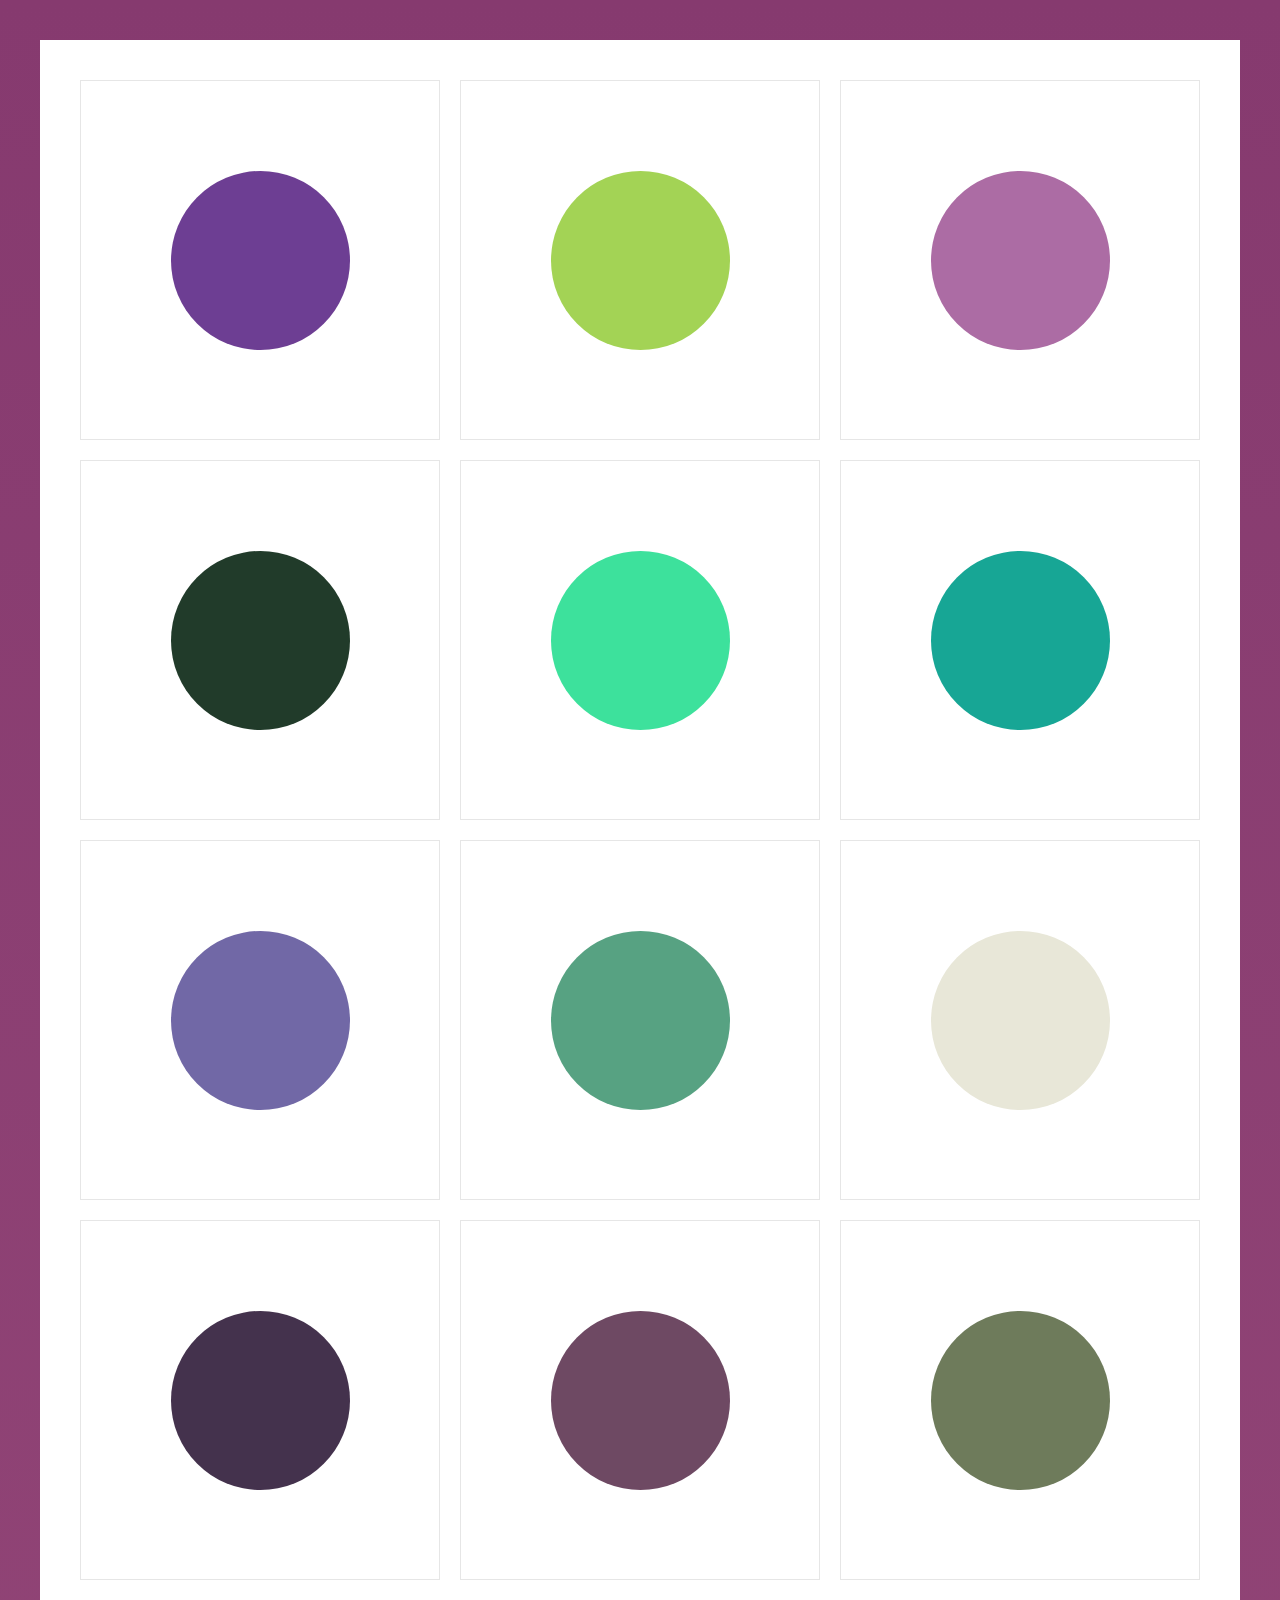
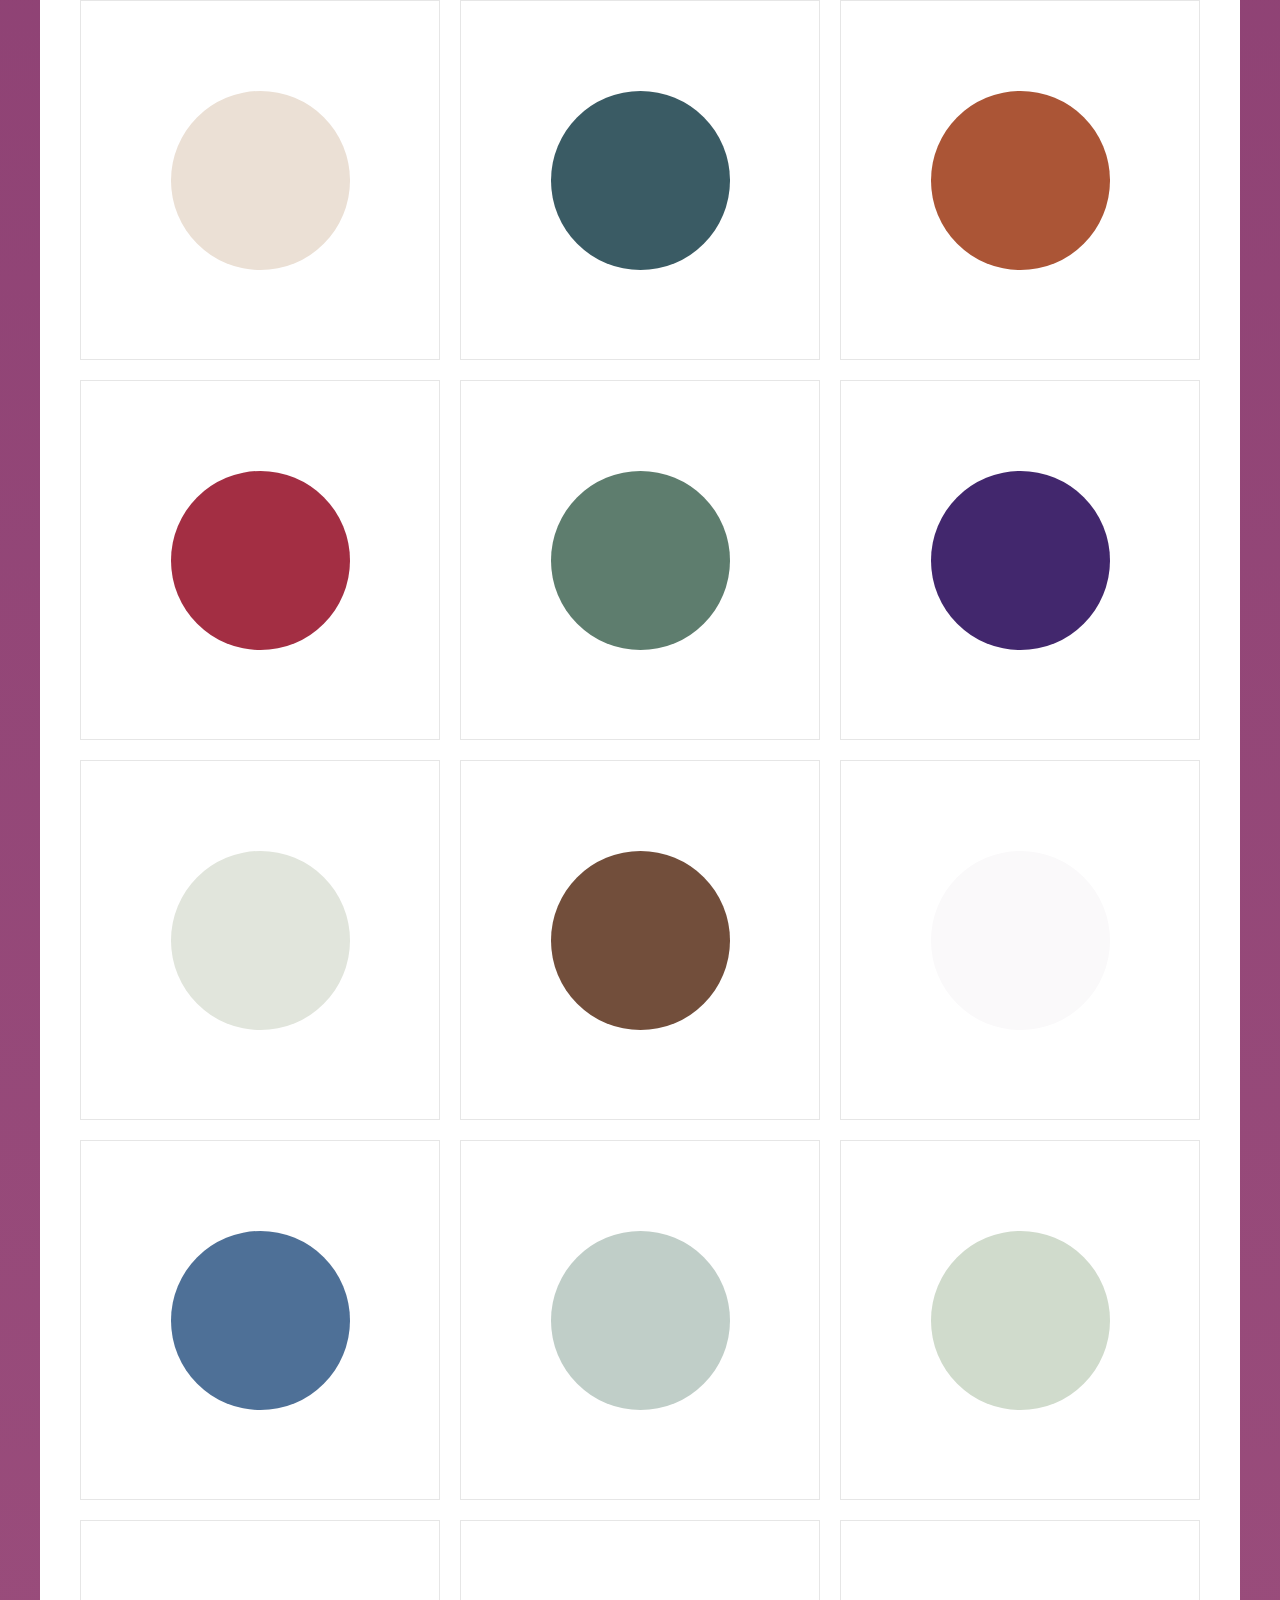
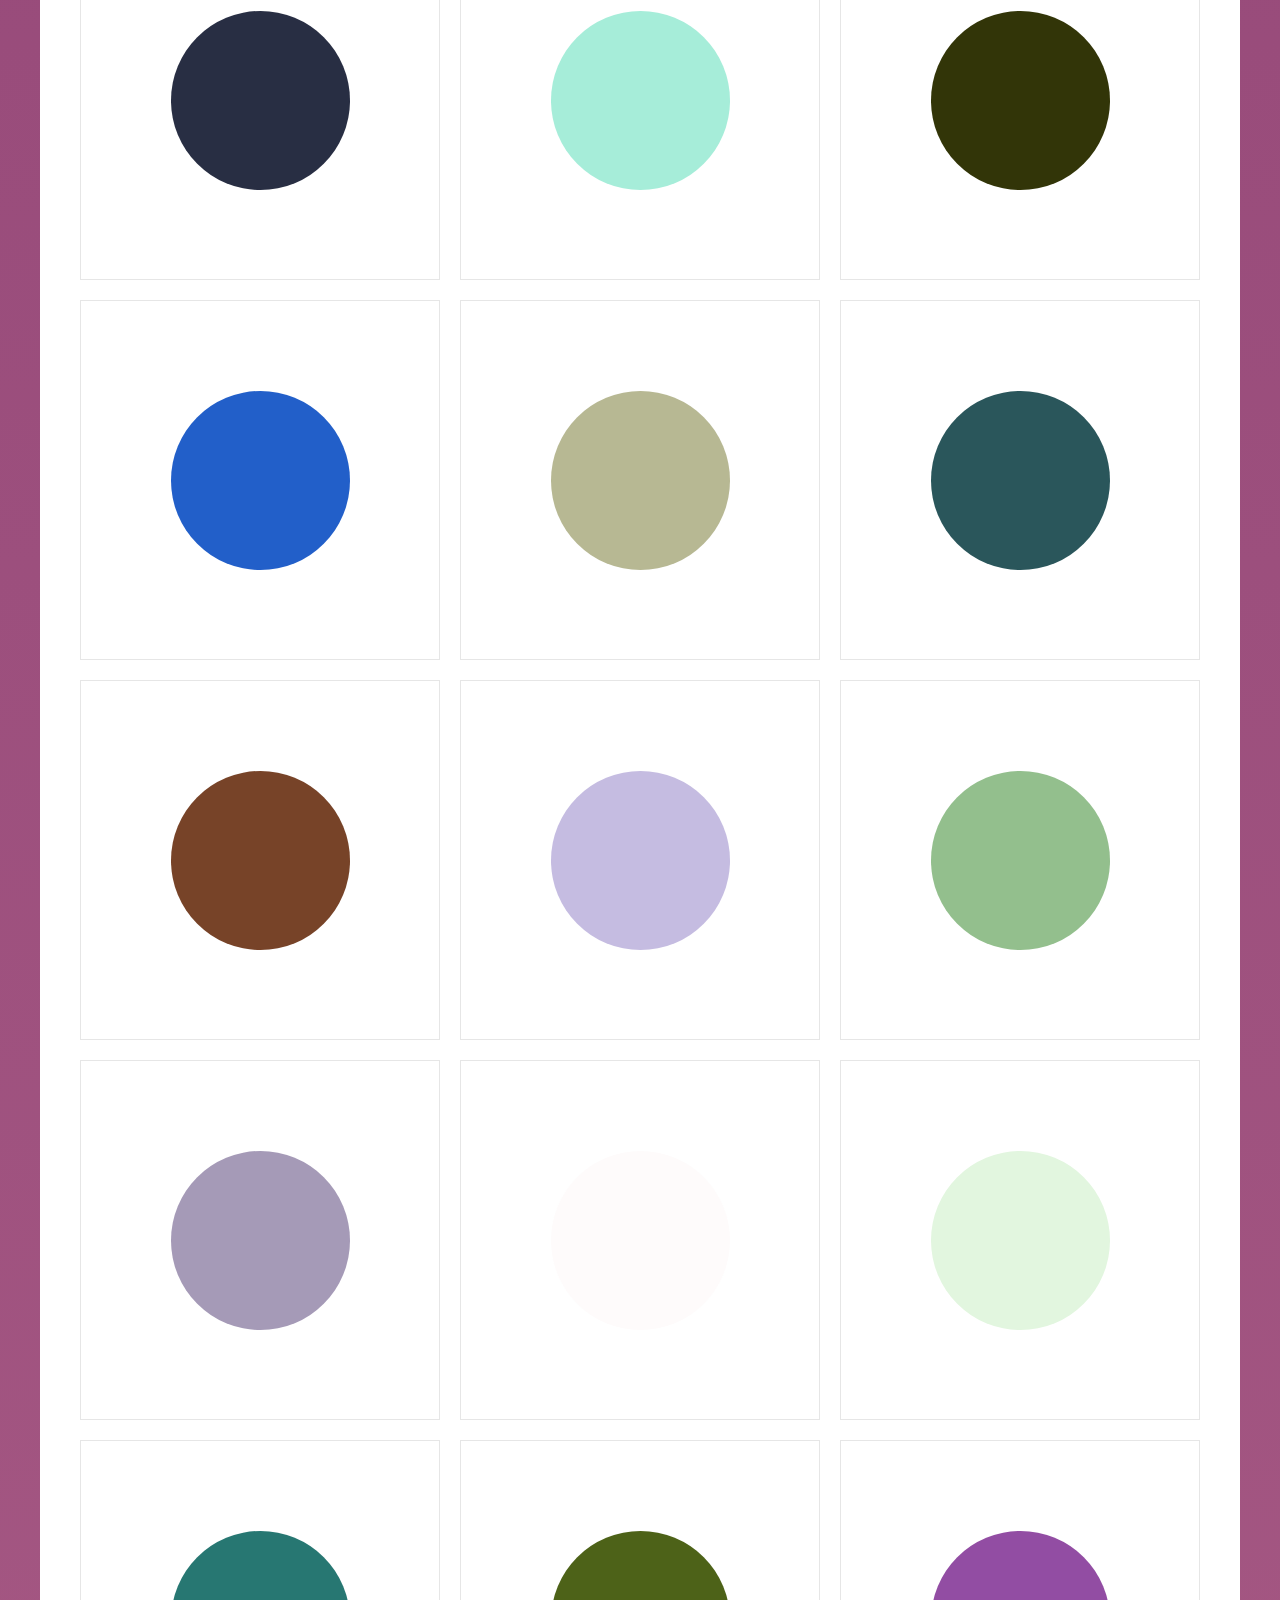
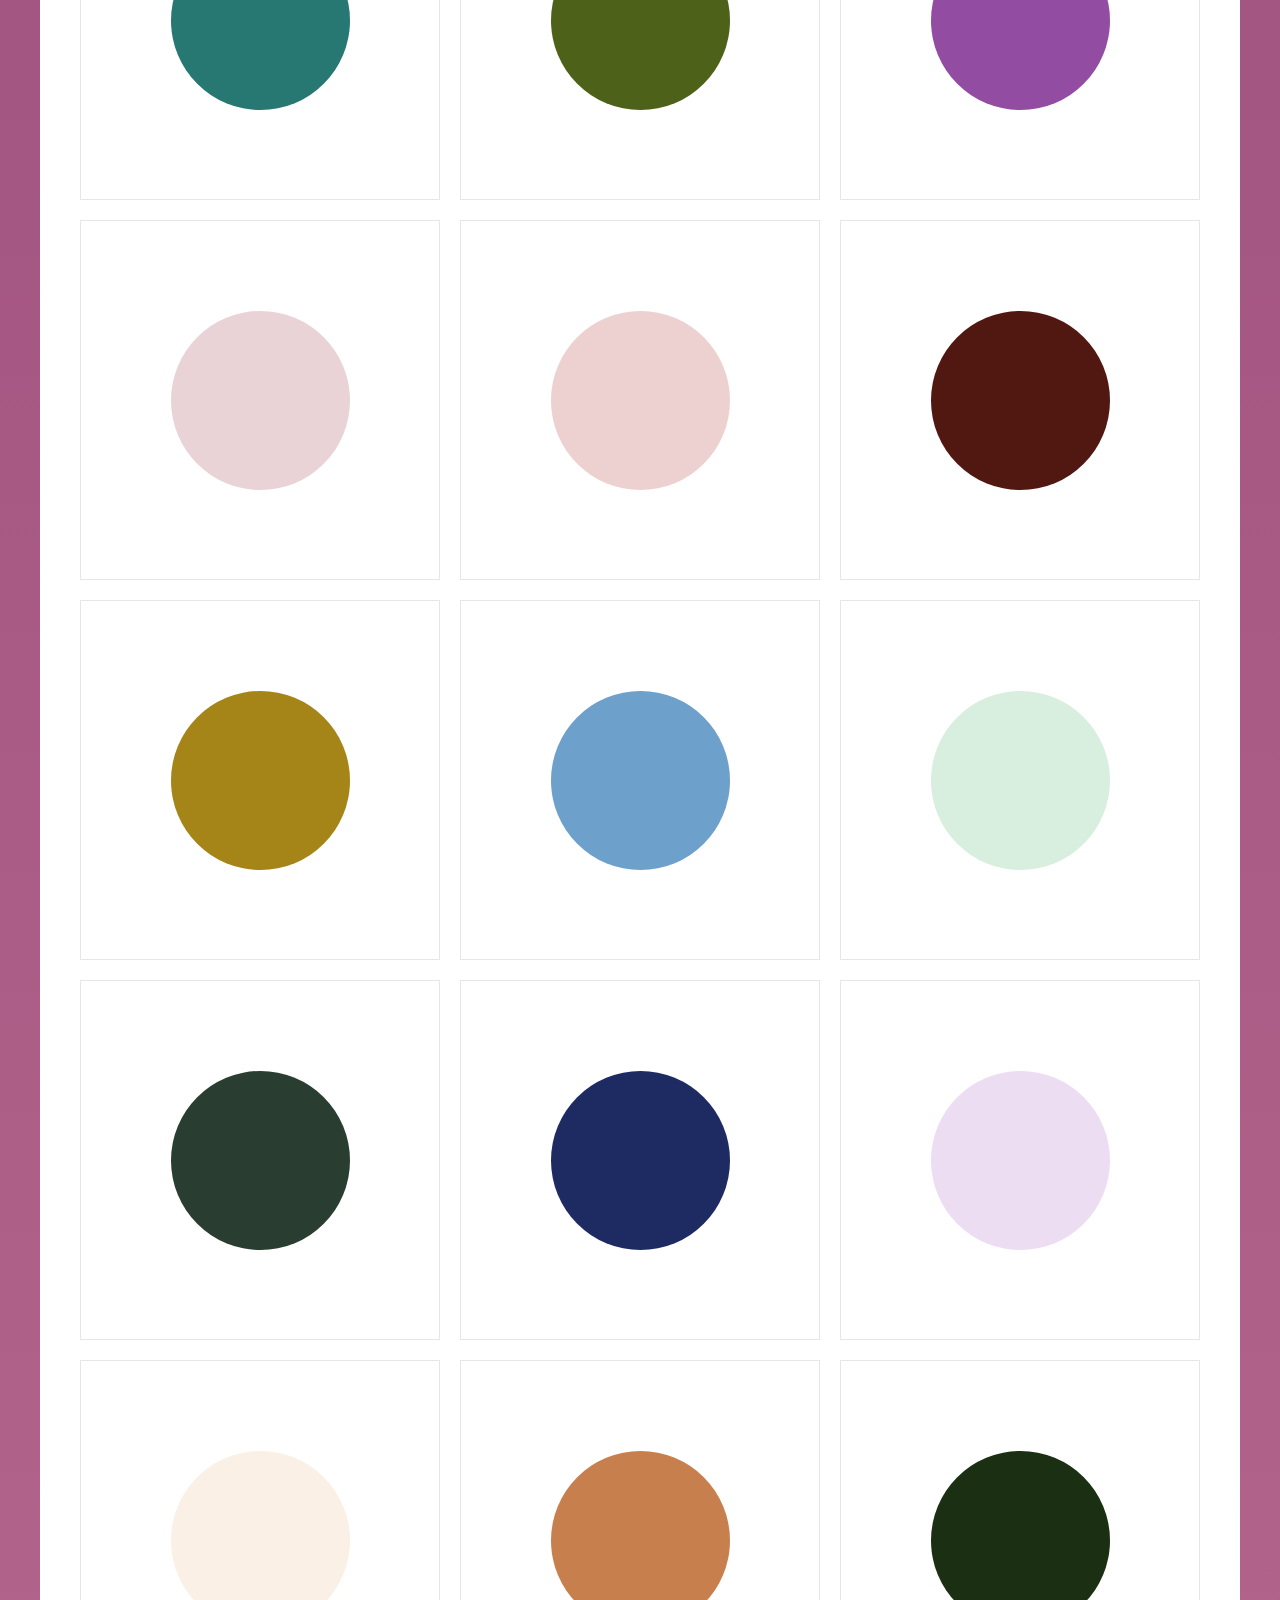
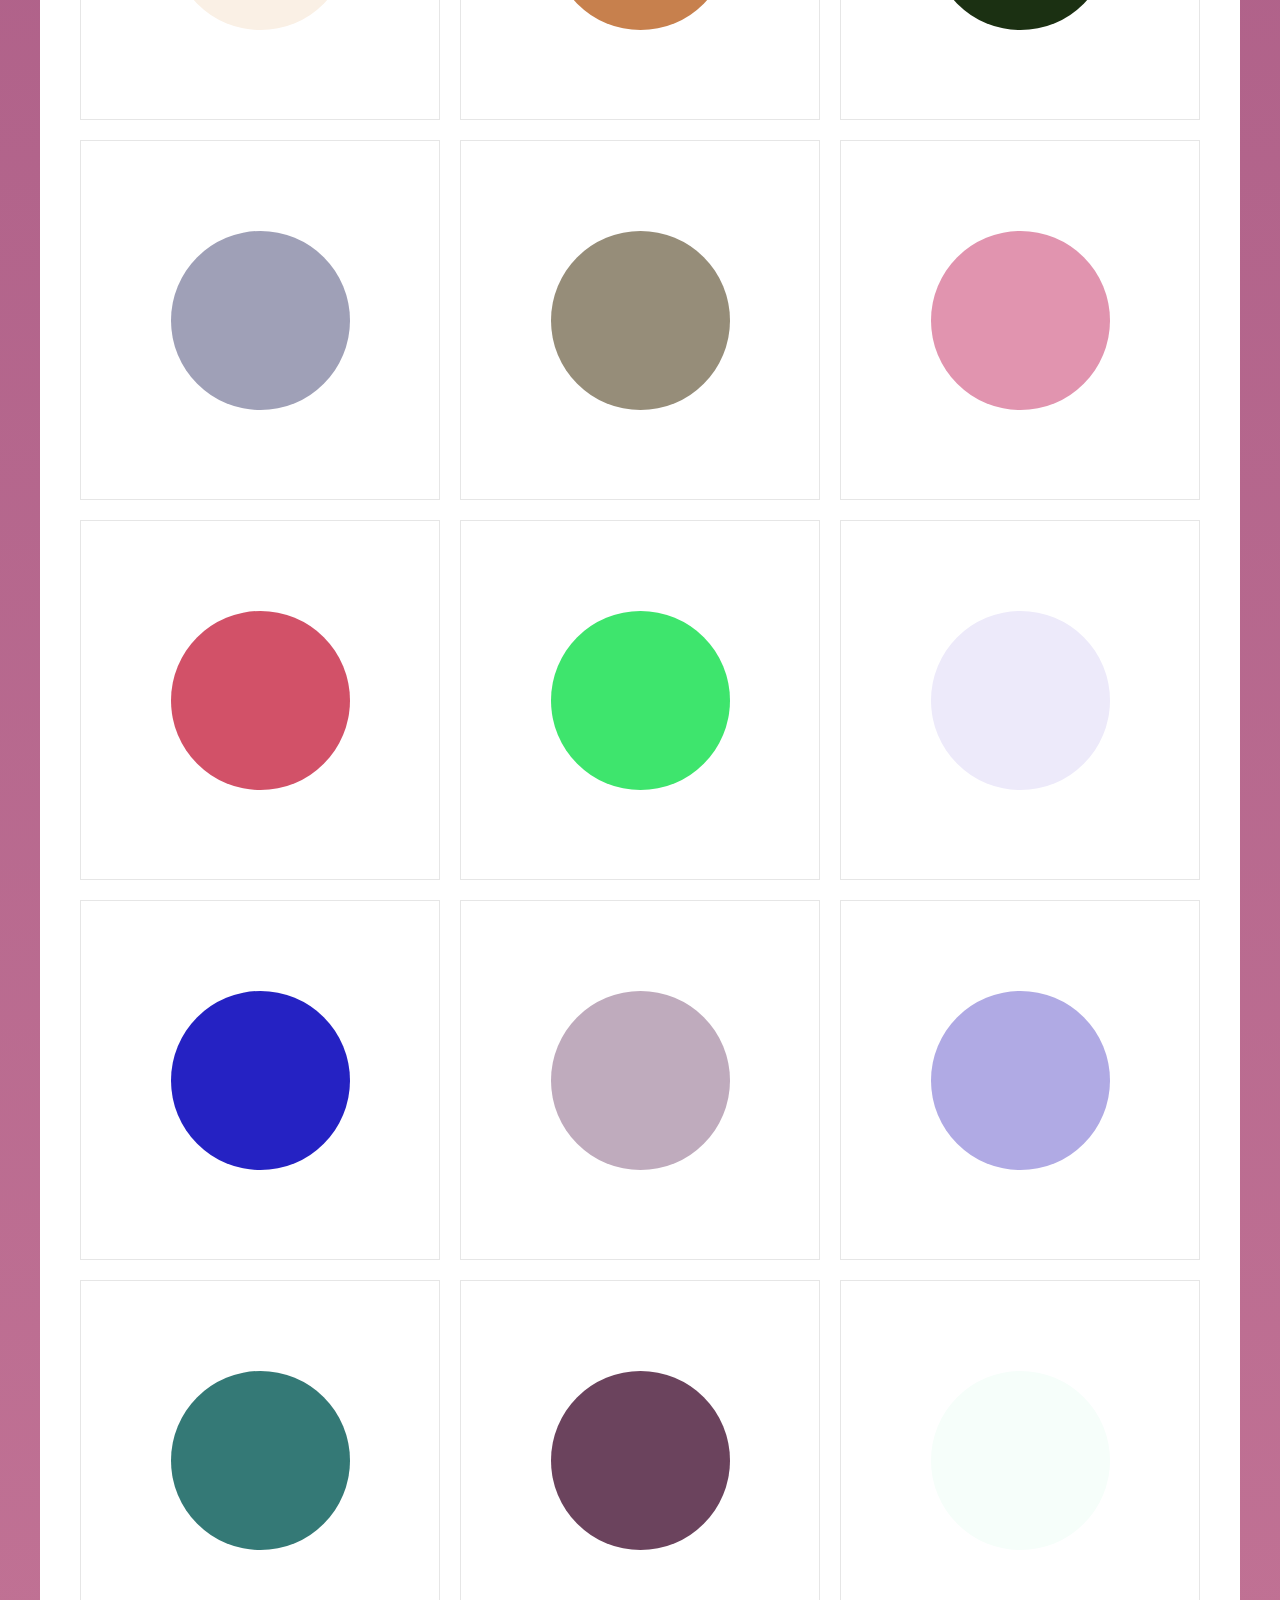
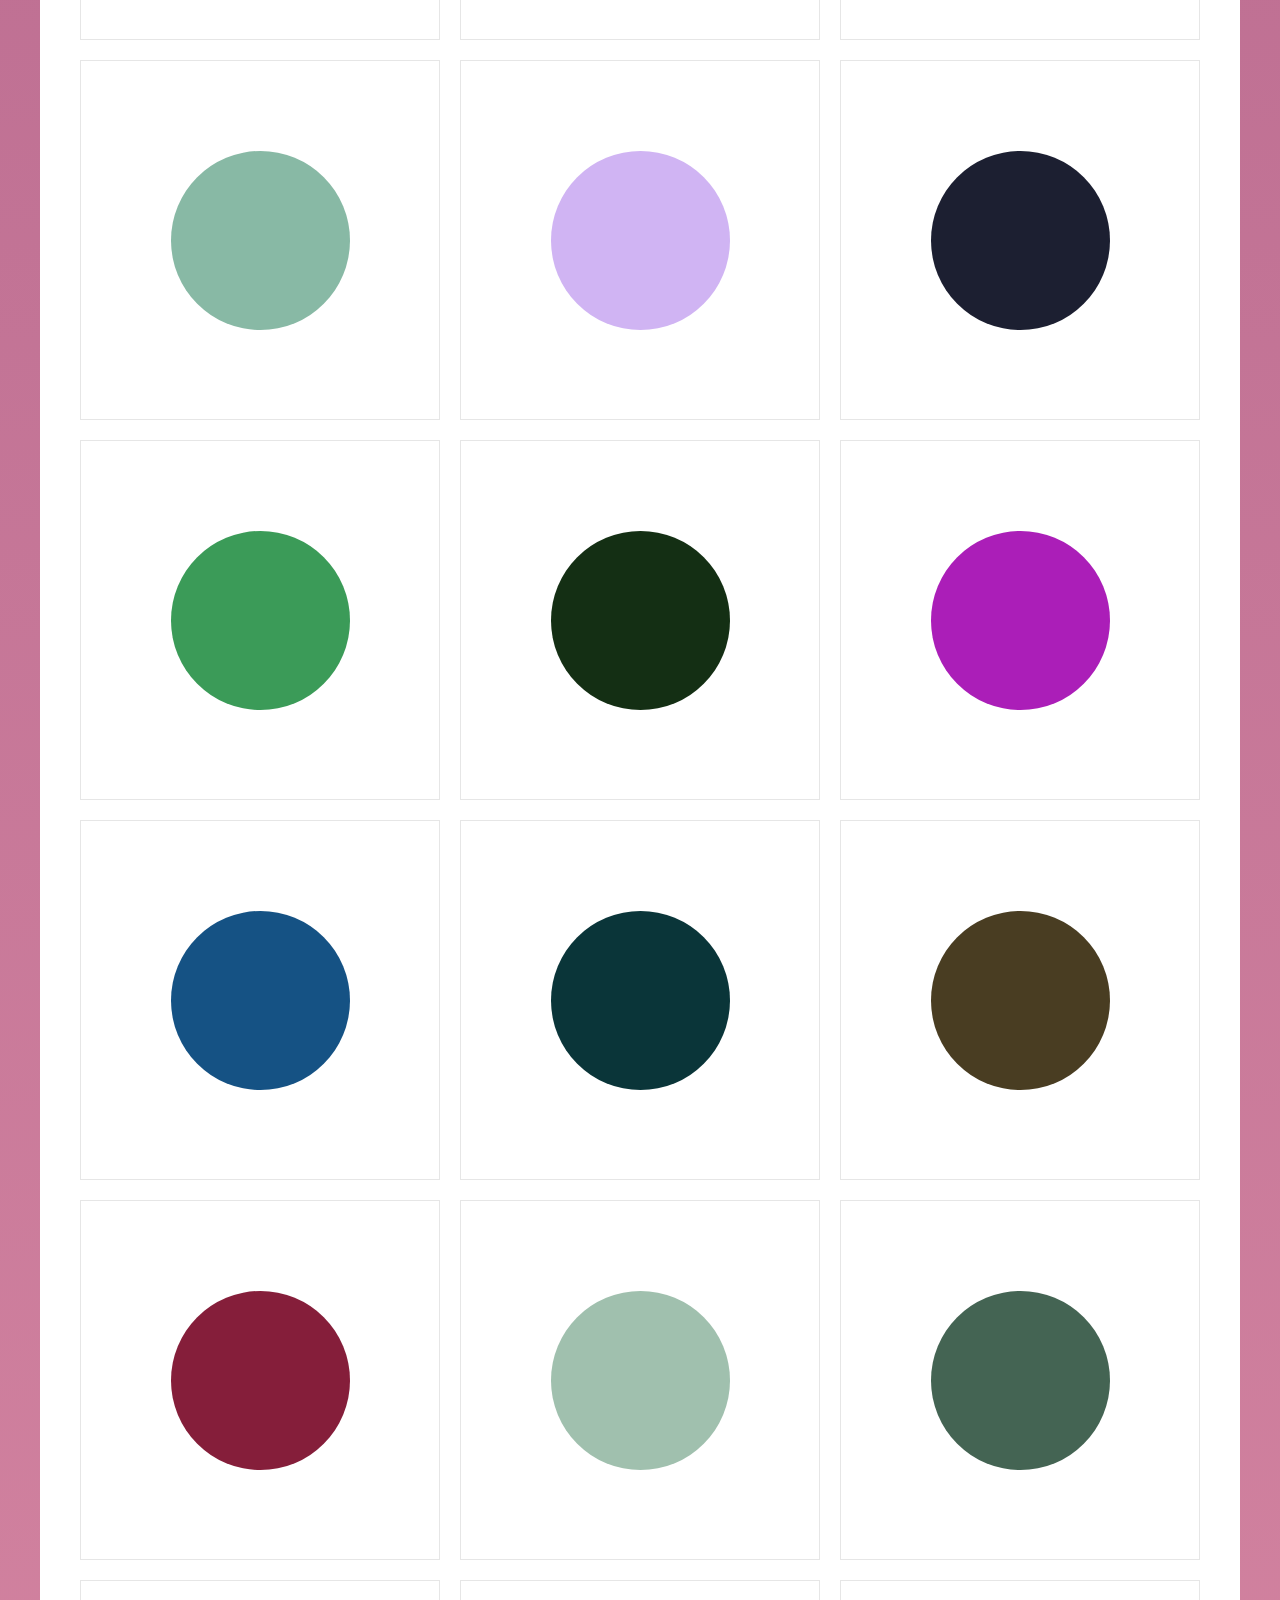
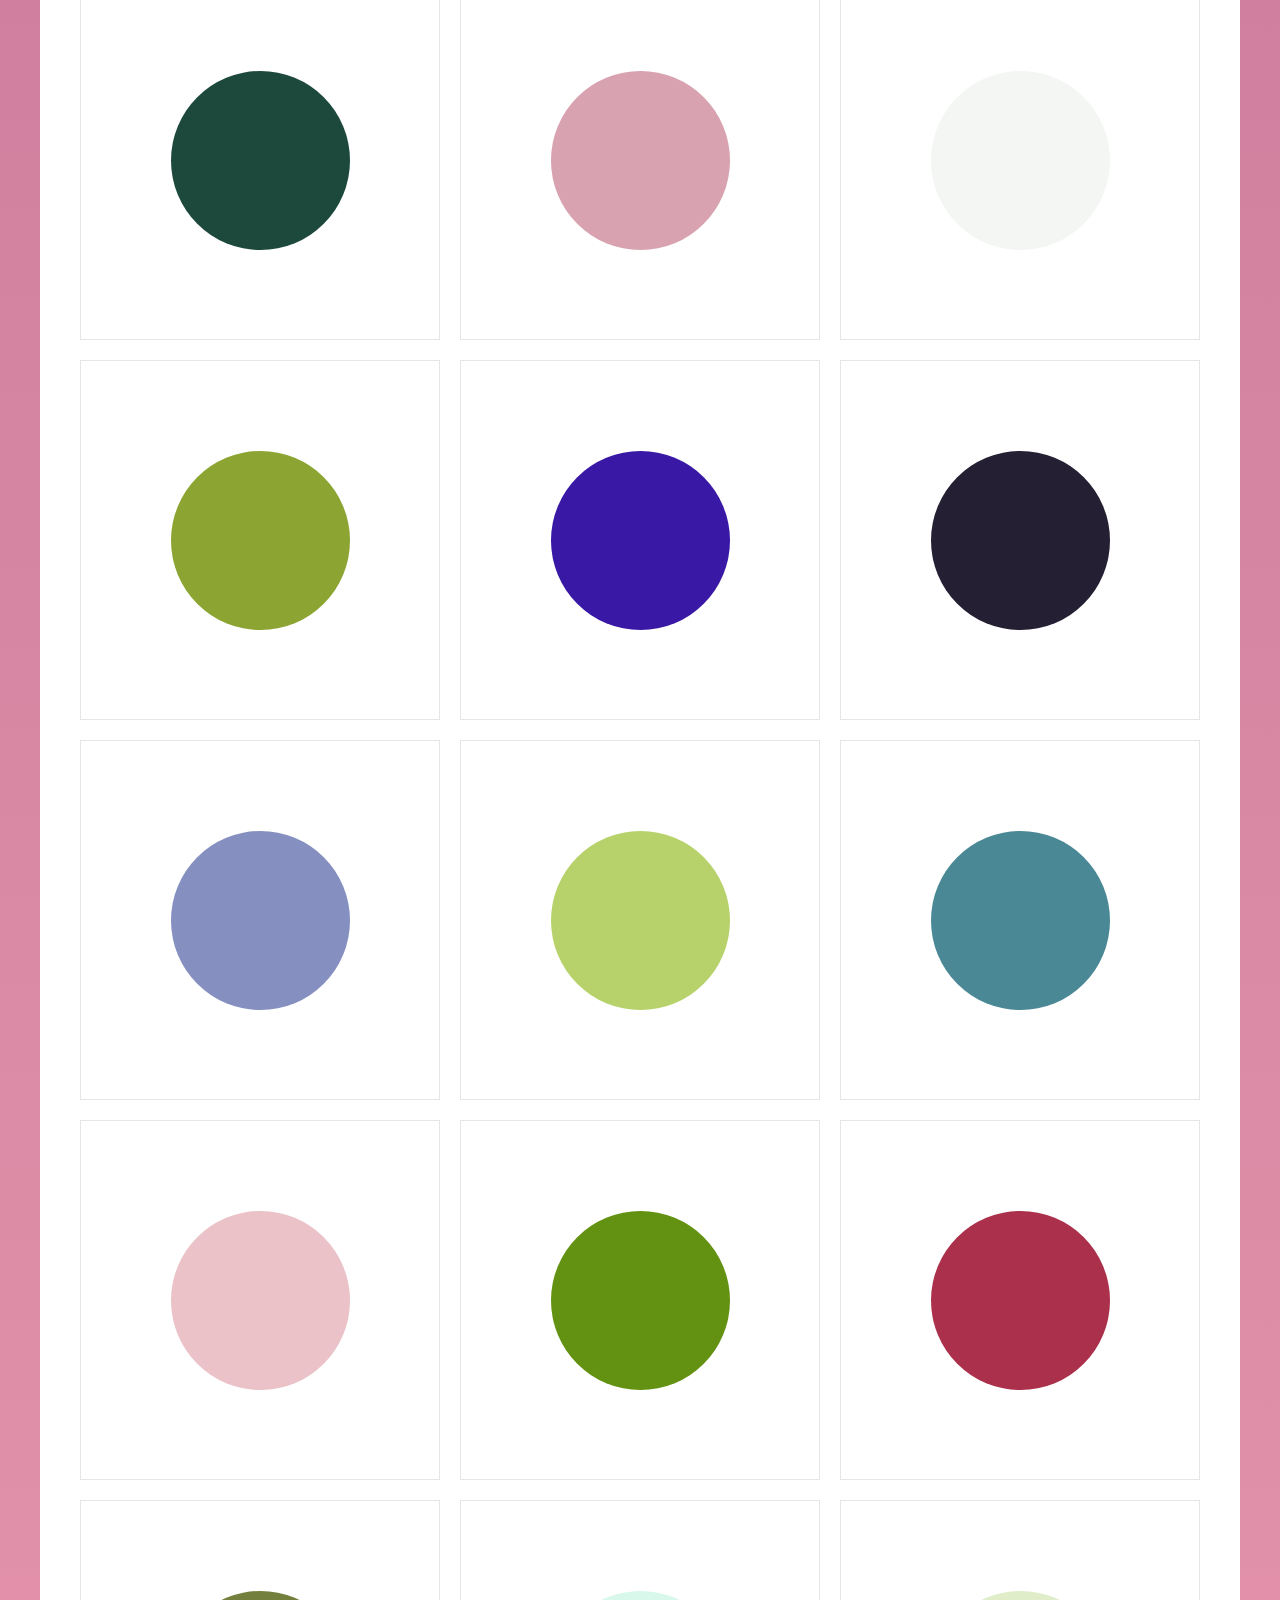
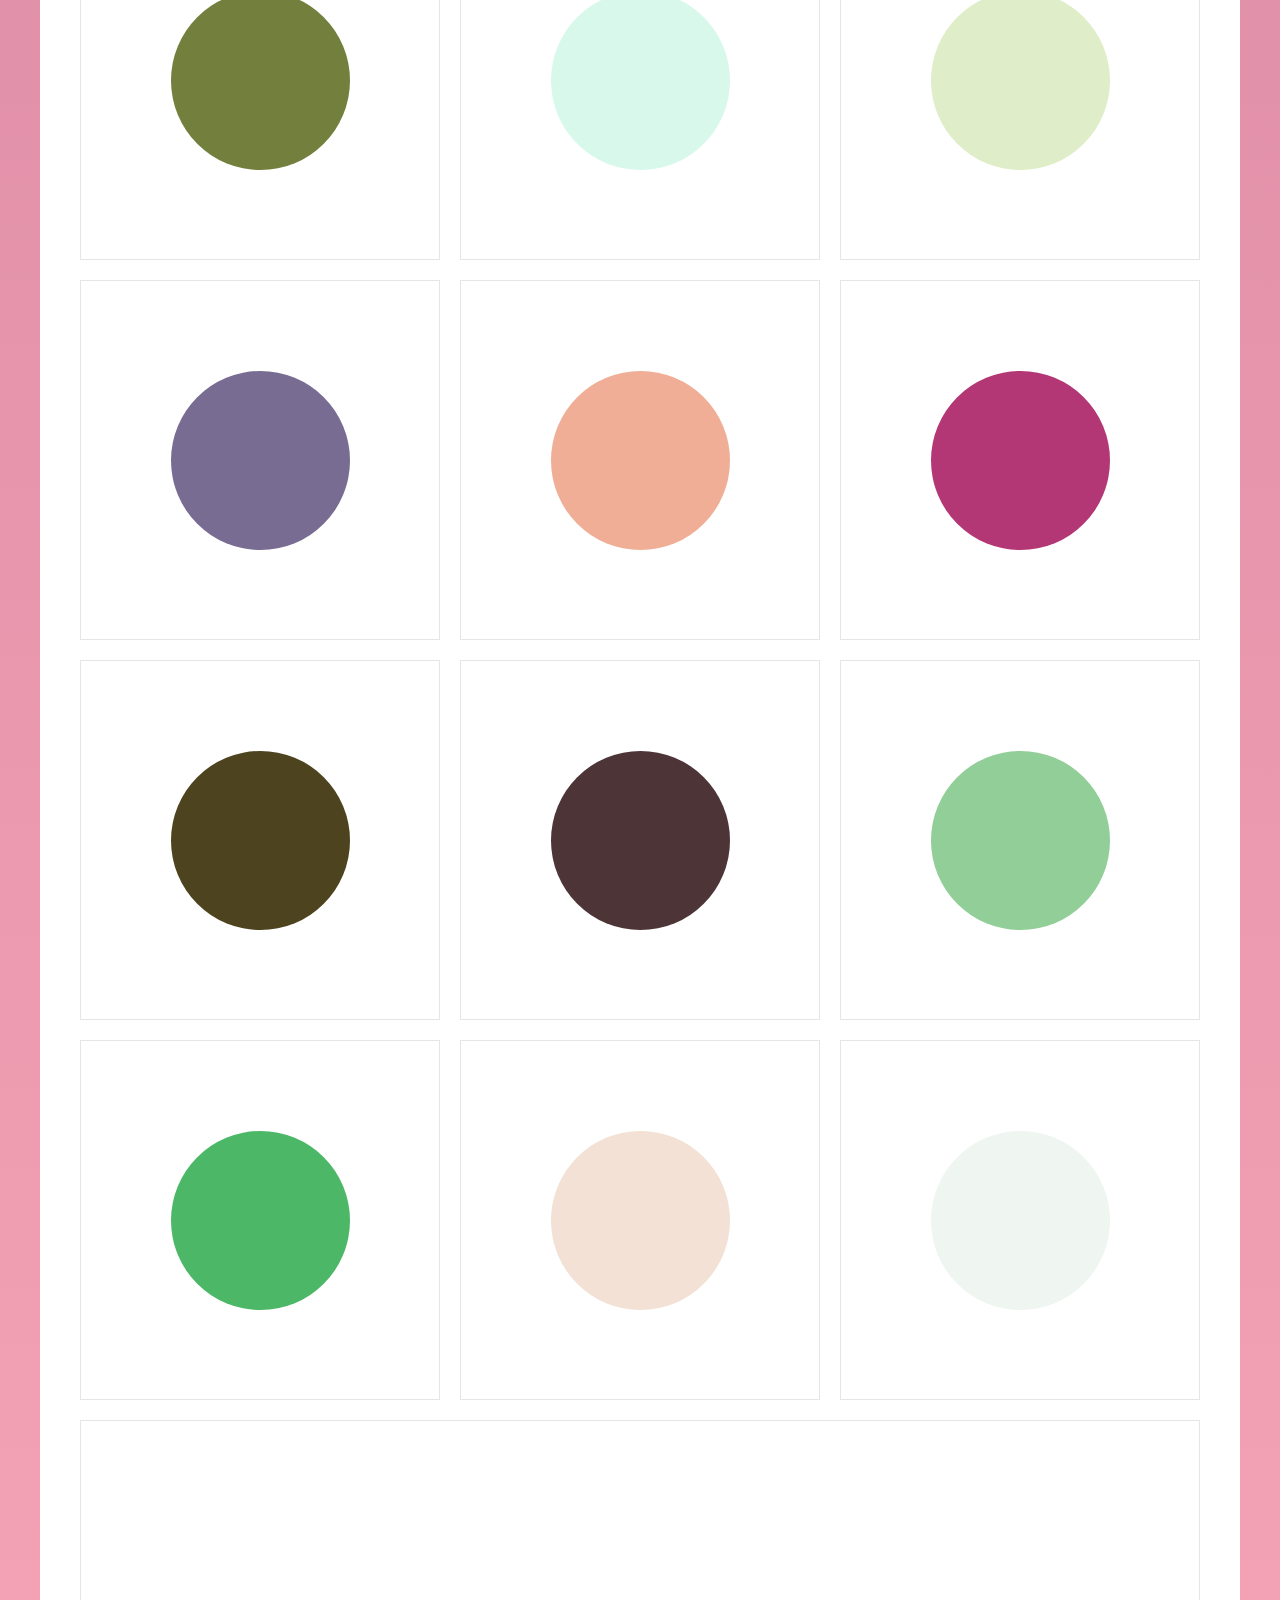
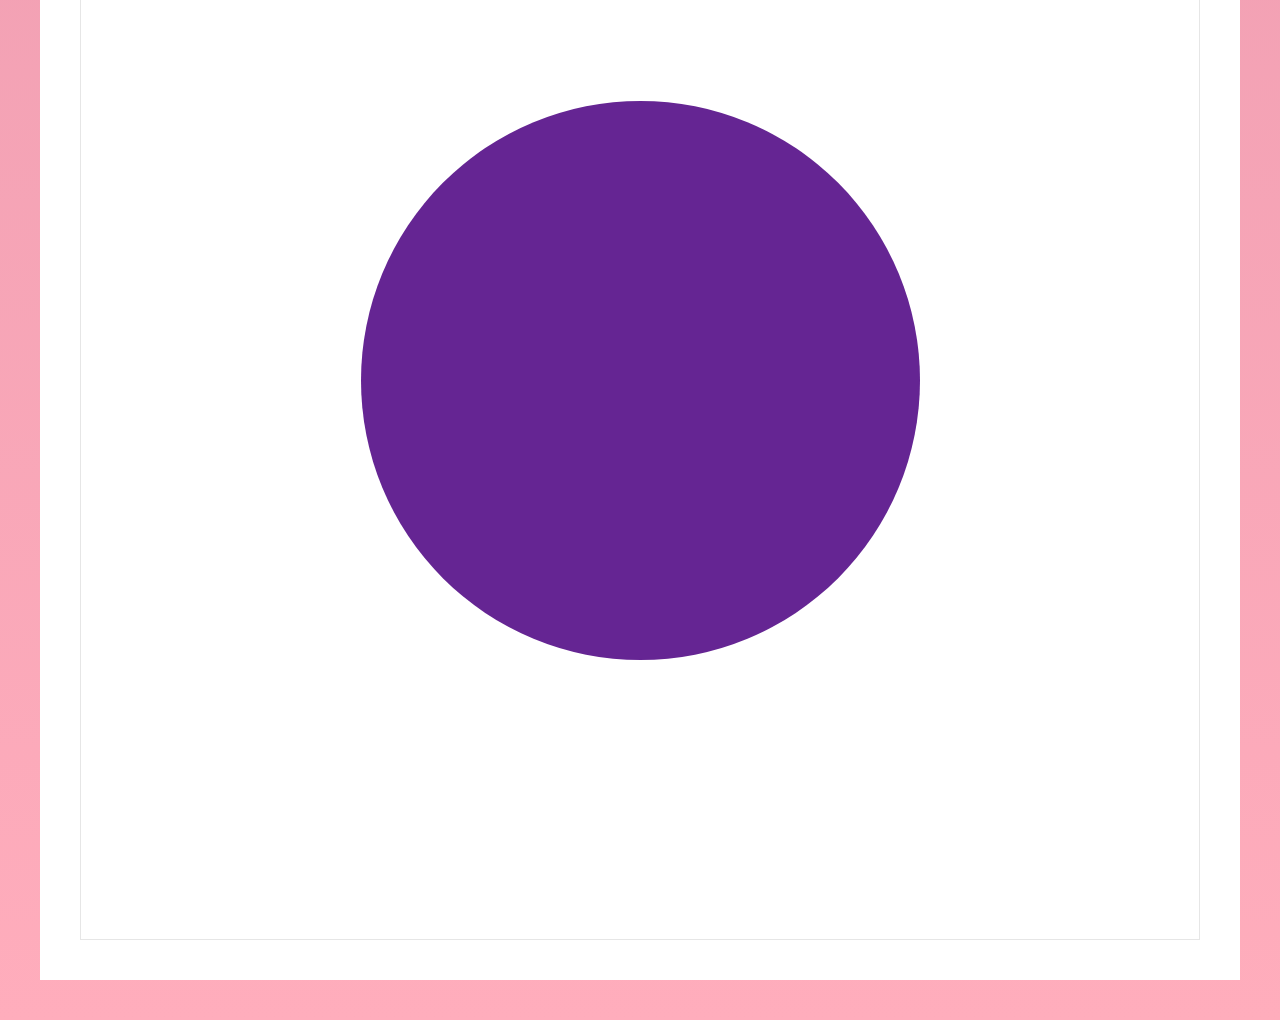
==== colorpicker/index.html @ 09b76654 "les 3 colorpicker" ====
<!DOCTYPE html>
<html lang="en">
<head>
    <meta charset="UTF-8">
    <meta http-equiv="X-UA-Compatible" content="IE=edge">
    <meta name="viewport" content="width=device-width, initial-scale=1.0">
    <link rel="preconnect" href="https://fonts.googleapis.com">
    <link rel="preconnect" href="https://fonts.gstatic.com" crossorigin>
    <link href="https://fonts.googleapis.com/css2?family=Open+Sans:wght@400;500&display=swap" rel="stylesheet"> 
    <title>Colorpicker</title>
    <link rel="stylesheet" href="css/style.css">
    <script src="js/main.js" defer></script>
</head>
<body>
    <ul class="colors">
        <li class="colors__color">
            <figure class="colors__circle"></figure>
            <p class="colors__text">copied</p>
        </li>
        <li class="colors__color">
            <figure class="colors__circle"></figure>
            <p class="colors__text">copied</p>
        </li>
        <li class="colors__color">
            <figure class="colors__circle"></figure>
            <p class="colors__text">copied</p>
        </li>
        <li class="colors__color">
            <figure class="colors__circle"></figure>
            <p class="colors__text">copied</p>
        </li>
        <li class="colors__color">
            <figure class="colors__circle"></figure>
            <p class="colors__text">copied</p>
        </li>
        <li class="colors__color">
            <figure class="colors__circle"></figure>
            <p class="colors__text">copied</p>
        </li>
        <li class="colors__color">
            <figure class="colors__circle"></figure>
            <p class="colors__text">copied</p>
        </li>
        <li class="colors__color">
            <figure class="colors__circle"></figure>
            <p class="colors__text">copied</p>
        </li>
        <li class="colors__color">
            <figure class="colors__circle"></figure>
            <p class="colors__text">copied</p>
        </li>
        <li class="colors__color">
            <figure class="colors__circle"></figure>
            <p class="colors__text">copied</p>
        </li>
        <li class="colors__color">
            <figure class="colors__circle"></figure>
            <p class="colors__text">copied</p>
        </li>
        <li class="colors__color">
            <figure class="colors__circle"></figure>
            <p class="colors__text">copied</p>
        </li>
        <li class="colors__color">
            <figure class="colors__circle"></figure>
            <p class="colors__text">copied</p>
        </li>
        <li class="colors__color">
            <figure class="colors__circle"></figure>
            <p class="colors__text">copied</p>
        </li>
        <li class="colors__color">
            <figure class="colors__circle"></figure>
            <p class="colors__text">copied</p>
        </li>
        <li class="colors__color">
            <figure class="colors__circle"></figure>
            <p class="colors__text">copied</p>
        </li>
        <li class="colors__color">
            <figure class="colors__circle"></figure>
            <p class="colors__text">copied</p>
        </li>
        <li class="colors__color">
            <figure class="colors__circle"></figure>
            <p class="colors__text">copied</p>
        </li>
        <li class="colors__color">
            <figure class="colors__circle"></figure>
            <p class="colors__text">copied</p>
        </li>
        <li class="colors__color">
            <figure class="colors__circle"></figure>
            <p class="colors__text">copied</p>
        </li>
        <li class="colors__color">
            <figure class="colors__circle"></figure>
            <p class="colors__text">copied</p>
        </li>
        <li class="colors__color">
            <figure class="colors__circle"></figure>
            <p class="colors__text">copied</p>
        </li>
        <li class="colors__color">
            <figure class="colors__circle"></figure>
            <p class="colors__text">copied</p>
        </li>
        <li class="colors__color">
            <figure class="colors__circle"></figure>
            <p class="colors__text">copied</p>
        </li>
        <li class="colors__color">
            <figure class="colors__circle"></figure>
            <p class="colors__text">copied</p>
        </li>
        <li class="colors__color">
            <figure class="colors__circle"></figure>
            <p class="colors__text">copied</p>
        </li>
        <li class="colors__color">
            <figure class="colors__circle"></figure>
            <p class="colors__text">copied</p>
        </li>
        <li class="colors__color">
            <figure class="colors__circle"></figure>
            <p class="colors__text">copied</p>
        </li>
        <li class="colors__color">
            <figure class="colors__circle"></figure>
            <p class="colors__text">copied</p>
        </li>
        <li class="colors__color">
            <figure class="colors__circle"></figure>
            <p class="colors__text">copied</p>
        </li>
        <li class="colors__color">
            <figure class="colors__circle"></figure>
            <p class="colors__text">copied</p>
        </li>
        <li class="colors__color">
            <figure class="colors__circle"></figure>
            <p class="colors__text">copied</p>
        </li>
        <li class="colors__color">
            <figure class="colors__circle"></figure>
            <p class="colors__text">copied</p>
        </li>
        <li class="colors__color">
            <figure class="colors__circle"></figure>
            <p class="colors__text">copied</p>
        </li>
        <li class="colors__color">
            <figure class="colors__circle"></figure>
            <p class="colors__text">copied</p>
        </li>
        <li class="colors__color">
            <figure class="colors__circle"></figure>
            <p class="colors__text">copied</p>
        </li>
        <li class="colors__color">
            <figure class="colors__circle"></figure>
            <p class="colors__text">copied</p>
        </li>
        <li class="colors__color">
            <figure class="colors__circle"></figure>
            <p class="colors__text">copied</p>
        </li>
        <li class="colors__color">
            <figure class="colors__circle"></figure>
            <p class="colors__text">copied</p>
        </li>
        <li class="colors__color">
            <figure class="colors__circle"></figure>
            <p class="colors__text">copied</p>
        </li>
        <li class="colors__color">
            <figure class="colors__circle"></figure>
            <p class="colors__text">copied</p>
        </li>
        <li class="colors__color">
            <figure class="colors__circle"></figure>
            <p class="colors__text">copied</p>
        </li>
        <li class="colors__color">
            <figure class="colors__circle"></figure>
            <p class="colors__text">copied</p>
        </li>
        <li class="colors__color">
            <figure class="colors__circle"></figure>
            <p class="colors__text">copied</p>
        </li>
        <li class="colors__color">
            <figure class="colors__circle"></figure>
            <p class="colors__text">copied</p>
        </li>
        <li class="colors__color">
            <figure class="colors__circle"></figure>
            <p class="colors__text">copied</p>
        </li>
        <li class="colors__color">
            <figure class="colors__circle"></figure>
            <p class="colors__text">copied</p>
        </li>
        <li class="colors__color">
            <figure class="colors__circle"></figure>
            <p class="colors__text">copied</p>
        </li>
        <li class="colors__color">
            <figure class="colors__circle"></figure>
            <p class="colors__text">copied</p>
        </li>
        <li class="colors__color">
            <figure class="colors__circle"></figure>
            <p class="colors__text">copied</p>
        </li>
        <li class="colors__color">
            <figure class="colors__circle"></figure>
            <p class="colors__text">copied</p>
        </li>
        <li class="colors__color">
            <figure class="colors__circle"></figure>
            <p class="colors__text">copied</p>
        </li>
        <li class="colors__color">
            <figure class="colors__circle"></figure>
            <p class="colors__text">copied</p>
        </li>
        <li class="colors__color">
            <figure class="colors__circle"></figure>
            <p class="colors__text">copied</p>
        </li>
        <li class="colors__color">
            <figure class="colors__circle"></figure>
            <p class="colors__text">copied</p>
        </li>
        <li class="colors__color">
            <figure class="colors__circle"></figure>
            <p class="colors__text">copied</p>
        </li>
        <li class="colors__color">
            <figure class="colors__circle"></figure>
            <p class="colors__text">copied</p>
        </li>
        <li class="colors__color">
            <figure class="colors__circle"></figure>
            <p class="colors__text">copied</p>
        </li>
        <li class="colors__color">
            <figure class="colors__circle"></figure>
            <p class="colors__text">copied</p>
        </li>
        <li class="colors__color">
            <figure class="colors__circle"></figure>
            <p class="colors__text">copied</p>
        </li>
        <li class="colors__color">
            <figure class="colors__circle"></figure>
            <p class="colors__text">copied</p>
        </li>
        <li class="colors__color">
            <figure class="colors__circle"></figure>
            <p class="colors__text">copied</p>
        </li>
        <li class="colors__color">
            <figure class="colors__circle"></figure>
            <p class="colors__text">copied</p>
        </li>
        <li class="colors__color">
            <figure class="colors__circle"></figure>
            <p class="colors__text">copied</p>
        </li>
        <li class="colors__color">
            <figure class="colors__circle"></figure>
            <p class="colors__text">copied</p>
        </li>
        <li class="colors__color">
            <figure class="colors__circle"></figure>
            <p class="colors__text">copied</p>
        </li>
        <li class="colors__color">
            <figure class="colors__circle"></figure>
            <p class="colors__text">copied</p>
        </li>
        <li class="colors__color">
            <figure class="colors__circle"></figure>
            <p class="colors__text">copied</p>
        </li>
        <li class="colors__color">
            <figure class="colors__circle"></figure>
            <p class="colors__text">copied</p>
        </li>
        <li class="colors__color">
            <figure class="colors__circle"></figure>
            <p class="colors__text">copied</p>
        </li>
        <li class="colors__color">
            <figure class="colors__circle"></figure>
            <p class="colors__text">copied</p>
        </li>
        <li class="colors__color">
            <figure class="colors__circle"></figure>
            <p class="colors__text">copied</p>
        </li>
        <li class="colors__color">
            <figure class="colors__circle"></figure>
            <p class="colors__text">copied</p>
        </li>
        <li class="colors__color">
            <figure class="colors__circle"></figure>
            <p class="colors__text">copied</p>
        </li>
        <li class="colors__color">
            <figure class="colors__circle"></figure>
            <p class="colors__text">copied</p>
        </li>
        <li class="colors__color">
            <figure class="colors__circle"></figure>
            <p class="colors__text">copied</p>
        </li>
        <li class="colors__color">
            <figure class="colors__circle"></figure>
            <p class="colors__text">copied</p>
        </li>
        <li class="colors__color">
            <figure class="colors__circle"></figure>
            <p class="colors__text">copied</p>
        </li>
        <li class="colors__color">
            <figure class="colors__circle"></figure>
            <p class="colors__text">copied</p>
        </li>
        <li class="colors__color">
            <figure class="colors__circle"></figure>
            <p class="colors__text">copied</p>
        </li>
        <li class="colors__color">
            <figure class="colors__circle"></figure>
            <p class="colors__text">copied</p>
        </li>
        <li class="colors__color">
            <figure class="colors__circle"></figure>
            <p class="colors__text">copied</p>
        </li>
        <li class="colors__color">
            <figure class="colors__circle"></figure>
            <p class="colors__text">copied</p>
        </li>
        <li class="colors__color">
            <figure class="colors__circle"></figure>
            <p class="colors__text">copied</p>
        </li>
        <li class="colors__color">
            <figure class="colors__circle"></figure>
            <p class="colors__text">copied</p>
        </li>
        <li class="colors__color">
            <figure class="colors__circle"></figure>
            <p class="colors__text">copied</p>
        </li>
        <li class="colors__color">
            <figure class="colors__circle"></figure>
            <p class="colors__text">copied</p>
        </li>
        <li class="colors__color">
            <figure class="colors__circle"></figure>
            <p class="colors__text">copied</p>
        </li>
        <li class="colors__color">
            <figure class="colors__circle"></figure>
            <p class="colors__text">copied</p>
        </li>
        <li class="colors__color">
            <figure class="colors__circle"></figure>
            <p class="colors__text">copied</p>
        </li>
        <li class="colors__color">
            <figure class="colors__circle"></figure>
            <p class="colors__text">copied</p>
        </li>
        <li class="colors__color">
            <figure class="colors__circle"></figure>
            <p class="colors__text">copied</p>
        </li>
        <li class="colors__color">
            <figure class="colors__circle"></figure>
            <p class="colors__text">copied</p>
        </li>
        <li class="colors__color">
            <figure class="colors__circle"></figure>
            <p class="colors__text">copied</p>
        </li>
        <li class="colors__color">
            <figure class="colors__circle"></figure>
            <p class="colors__text">copied</p>
        </li>
        <li class="colors__color">
            <figure class="colors__circle"></figure>
            <p class="colors__text">copied</p>
        </li>
        <li class="colors__color">
            <figure class="colors__circle"></figure>
            <p class="colors__text">copied</p>
        </li>
        <li class="colors__color">
            <figure class="colors__circle"></figure>
            <p class="colors__text">copied</p>
        </li>
        <li class="colors__color">
            <figure class="colors__circle"></figure>
            <p class="colors__text">copied</p>
        </li>
        <li class="colors__color">
            <figure class="colors__circle"></figure>
            <p class="colors__text">copied</p>
        </li>
    </ul>
</body>
</html>
---- colorpicker/css/style.css ----
*, *::before, *::after {
  padding: 0;
  margin: 0;
  box-sizing: border-box;
}

html {
  font-size: 62.5%;
}

body {
  font-size: 2rem;
}

body {
  min-height: 100vh;
  padding: 4rem;
  background: linear-gradient(#863A6F, 60%, #FFADBC);
  display: flex;
  justify-content: center;
  align-items: center;
  font-family: "Open Sans", sans-serif;
  font-weight: 300;
}

@keyframes popup {
  from {
    opacity: 0;
  }
  to {
    opacity: 1;
  }
}
@keyframes popupCard {
  from {
    opacity: 0;
    transform: translateY(2rem);
  }
  to {
    opacity: 1;
    transform: translateY(0);
  }
}
.colors {
  display: flex;
  flex-wrap: wrap;
  gap: 2rem;
  list-style: none;
  background: white;
  padding: 4rem;
  max-width: 170rem;
}
.colors__color {
  width: 30rem;
  flex-grow: 1;
  aspect-ratio: 1/1;
  display: flex;
  justify-content: center;
  align-items: center;
  border: 0.1rem solid rgba(128, 128, 128, 0.2);
  overflow: hidden;
  transition: 0.2s;
  position: relative;
  animation-name: popupCard;
  animation-duration: 0.6s;
  animation-fill-mode: backwards;
}
.colors__color:nth-of-type(1) {
  animation-delay: 0.1s;
  /* 1000 / 10 => 100s*/
}
.colors__color:nth-of-type(2) {
  animation-delay: 0.2s;
  /* 1000 / 10 => 100s*/
}
.colors__color:nth-of-type(3) {
  animation-delay: 0.3s;
  /* 1000 / 10 => 100s*/
}
.colors__color:nth-of-type(4) {
  animation-delay: 0.4s;
  /* 1000 / 10 => 100s*/
}
.colors__color:nth-of-type(5) {
  animation-delay: 0.5s;
  /* 1000 / 10 => 100s*/
}
.colors__color:nth-of-type(6) {
  animation-delay: 0.6s;
  /* 1000 / 10 => 100s*/
}
.colors__color:nth-of-type(7) {
  animation-delay: 0.7s;
  /* 1000 / 10 => 100s*/
}
.colors__color:nth-of-type(8) {
  animation-delay: 0.8s;
  /* 1000 / 10 => 100s*/
}
.colors__color:nth-of-type(9) {
  animation-delay: 0.9s;
  /* 1000 / 10 => 100s*/
}
.colors__color:nth-of-type(10) {
  animation-delay: 1s;
  /* 1000 / 10 => 100s*/
}
.colors__color:nth-of-type(11) {
  animation-delay: 1.1s;
  /* 1000 / 10 => 100s*/
}
.colors__color:nth-of-type(12) {
  animation-delay: 1.2s;
  /* 1000 / 10 => 100s*/
}
.colors__color:nth-of-type(13) {
  animation-delay: 1.3s;
  /* 1000 / 10 => 100s*/
}
.colors__color:nth-of-type(14) {
  animation-delay: 1.4s;
  /* 1000 / 10 => 100s*/
}
.colors__color:nth-of-type(15) {
  animation-delay: 1.5s;
  /* 1000 / 10 => 100s*/
}
.colors__color:nth-of-type(16) {
  animation-delay: 1.6s;
  /* 1000 / 10 => 100s*/
}
.colors__color:nth-of-type(17) {
  animation-delay: 1.7s;
  /* 1000 / 10 => 100s*/
}
.colors__color:nth-of-type(18) {
  animation-delay: 1.8s;
  /* 1000 / 10 => 100s*/
}
.colors__color:nth-of-type(19) {
  animation-delay: 1.9s;
  /* 1000 / 10 => 100s*/
}
.colors__color:nth-of-type(20) {
  animation-delay: 2s;
  /* 1000 / 10 => 100s*/
}
.colors__color:nth-of-type(21) {
  animation-delay: 2.1s;
  /* 1000 / 10 => 100s*/
}
.colors__color:nth-of-type(22) {
  animation-delay: 2.2s;
  /* 1000 / 10 => 100s*/
}
.colors__color:nth-of-type(23) {
  animation-delay: 2.3s;
  /* 1000 / 10 => 100s*/
}
.colors__color:nth-of-type(24) {
  animation-delay: 2.4s;
  /* 1000 / 10 => 100s*/
}
.colors__color:nth-of-type(25) {
  animation-delay: 2.5s;
  /* 1000 / 10 => 100s*/
}
.colors__color:nth-of-type(26) {
  animation-delay: 2.6s;
  /* 1000 / 10 => 100s*/
}
.colors__color:nth-of-type(27) {
  animation-delay: 2.7s;
  /* 1000 / 10 => 100s*/
}
.colors__color:nth-of-type(28) {
  animation-delay: 2.8s;
  /* 1000 / 10 => 100s*/
}
.colors__color:nth-of-type(29) {
  animation-delay: 2.9s;
  /* 1000 / 10 => 100s*/
}
.colors__color:nth-of-type(30) {
  animation-delay: 3s;
  /* 1000 / 10 => 100s*/
}
.colors__color:nth-of-type(31) {
  animation-delay: 3.1s;
  /* 1000 / 10 => 100s*/
}
.colors__color:nth-of-type(32) {
  animation-delay: 3.2s;
  /* 1000 / 10 => 100s*/
}
.colors__color:nth-of-type(33) {
  animation-delay: 3.3s;
  /* 1000 / 10 => 100s*/
}
.colors__color:nth-of-type(34) {
  animation-delay: 3.4s;
  /* 1000 / 10 => 100s*/
}
.colors__color:nth-of-type(35) {
  animation-delay: 3.5s;
  /* 1000 / 10 => 100s*/
}
.colors__color:nth-of-type(36) {
  animation-delay: 3.6s;
  /* 1000 / 10 => 100s*/
}
.colors__color:nth-of-type(37) {
  animation-delay: 3.7s;
  /* 1000 / 10 => 100s*/
}
.colors__color:nth-of-type(38) {
  animation-delay: 3.8s;
  /* 1000 / 10 => 100s*/
}
.colors__color:nth-of-type(39) {
  animation-delay: 3.9s;
  /* 1000 / 10 => 100s*/
}
.colors__color:nth-of-type(40) {
  animation-delay: 4s;
  /* 1000 / 10 => 100s*/
}
.colors__color:nth-of-type(41) {
  animation-delay: 4.1s;
  /* 1000 / 10 => 100s*/
}
.colors__color:nth-of-type(42) {
  animation-delay: 4.2s;
  /* 1000 / 10 => 100s*/
}
.colors__color:nth-of-type(43) {
  animation-delay: 4.3s;
  /* 1000 / 10 => 100s*/
}
.colors__color:nth-of-type(44) {
  animation-delay: 4.4s;
  /* 1000 / 10 => 100s*/
}
.colors__color:nth-of-type(45) {
  animation-delay: 4.5s;
  /* 1000 / 10 => 100s*/
}
.colors__color:nth-of-type(46) {
  animation-delay: 4.6s;
  /* 1000 / 10 => 100s*/
}
.colors__color:nth-of-type(47) {
  animation-delay: 4.7s;
  /* 1000 / 10 => 100s*/
}
.colors__color:nth-of-type(48) {
  animation-delay: 4.8s;
  /* 1000 / 10 => 100s*/
}
.colors__color:nth-of-type(49) {
  animation-delay: 4.9s;
  /* 1000 / 10 => 100s*/
}
.colors__color:nth-of-type(50) {
  animation-delay: 5s;
  /* 1000 / 10 => 100s*/
}
.colors__color:nth-of-type(51) {
  animation-delay: 5.1s;
  /* 1000 / 10 => 100s*/
}
.colors__color:nth-of-type(52) {
  animation-delay: 5.2s;
  /* 1000 / 10 => 100s*/
}
.colors__color:nth-of-type(53) {
  animation-delay: 5.3s;
  /* 1000 / 10 => 100s*/
}
.colors__color:nth-of-type(54) {
  animation-delay: 5.4s;
  /* 1000 / 10 => 100s*/
}
.colors__color:nth-of-type(55) {
  animation-delay: 5.5s;
  /* 1000 / 10 => 100s*/
}
.colors__color:nth-of-type(56) {
  animation-delay: 5.6s;
  /* 1000 / 10 => 100s*/
}
.colors__color:nth-of-type(57) {
  animation-delay: 5.7s;
  /* 1000 / 10 => 100s*/
}
.colors__color:nth-of-type(58) {
  animation-delay: 5.8s;
  /* 1000 / 10 => 100s*/
}
.colors__color:nth-of-type(59) {
  animation-delay: 5.9s;
  /* 1000 / 10 => 100s*/
}
.colors__color:nth-of-type(60) {
  animation-delay: 6s;
  /* 1000 / 10 => 100s*/
}
.colors__color:nth-of-type(61) {
  animation-delay: 6.1s;
  /* 1000 / 10 => 100s*/
}
.colors__color:nth-of-type(62) {
  animation-delay: 6.2s;
  /* 1000 / 10 => 100s*/
}
.colors__color:nth-of-type(63) {
  animation-delay: 6.3s;
  /* 1000 / 10 => 100s*/
}
.colors__color:nth-of-type(64) {
  animation-delay: 6.4s;
  /* 1000 / 10 => 100s*/
}
.colors__color:nth-of-type(65) {
  animation-delay: 6.5s;
  /* 1000 / 10 => 100s*/
}
.colors__color:nth-of-type(66) {
  animation-delay: 6.6s;
  /* 1000 / 10 => 100s*/
}
.colors__color:nth-of-type(67) {
  animation-delay: 6.7s;
  /* 1000 / 10 => 100s*/
}
.colors__color:nth-of-type(68) {
  animation-delay: 6.8s;
  /* 1000 / 10 => 100s*/
}
.colors__color:nth-of-type(69) {
  animation-delay: 6.9s;
  /* 1000 / 10 => 100s*/
}
.colors__color:nth-of-type(70) {
  animation-delay: 7s;
  /* 1000 / 10 => 100s*/
}
.colors__color:nth-of-type(71) {
  animation-delay: 7.1s;
  /* 1000 / 10 => 100s*/
}
.colors__color:nth-of-type(72) {
  animation-delay: 7.2s;
  /* 1000 / 10 => 100s*/
}
.colors__color:nth-of-type(73) {
  animation-delay: 7.3s;
  /* 1000 / 10 => 100s*/
}
.colors__color:nth-of-type(74) {
  animation-delay: 7.4s;
  /* 1000 / 10 => 100s*/
}
.colors__color:nth-of-type(75) {
  animation-delay: 7.5s;
  /* 1000 / 10 => 100s*/
}
.colors__color:nth-of-type(76) {
  animation-delay: 7.6s;
  /* 1000 / 10 => 100s*/
}
.colors__color:nth-of-type(77) {
  animation-delay: 7.7s;
  /* 1000 / 10 => 100s*/
}
.colors__color:nth-of-type(78) {
  animation-delay: 7.8s;
  /* 1000 / 10 => 100s*/
}
.colors__color:nth-of-type(79) {
  animation-delay: 7.9s;
  /* 1000 / 10 => 100s*/
}
.colors__color:nth-of-type(80) {
  animation-delay: 8s;
  /* 1000 / 10 => 100s*/
}
.colors__color:nth-of-type(81) {
  animation-delay: 8.1s;
  /* 1000 / 10 => 100s*/
}
.colors__color:nth-of-type(82) {
  animation-delay: 8.2s;
  /* 1000 / 10 => 100s*/
}
.colors__color:nth-of-type(83) {
  animation-delay: 8.3s;
  /* 1000 / 10 => 100s*/
}
.colors__color:nth-of-type(84) {
  animation-delay: 8.4s;
  /* 1000 / 10 => 100s*/
}
.colors__color:nth-of-type(85) {
  animation-delay: 8.5s;
  /* 1000 / 10 => 100s*/
}
.colors__color:nth-of-type(86) {
  animation-delay: 8.6s;
  /* 1000 / 10 => 100s*/
}
.colors__color:nth-of-type(87) {
  animation-delay: 8.7s;
  /* 1000 / 10 => 100s*/
}
.colors__color:nth-of-type(88) {
  animation-delay: 8.8s;
  /* 1000 / 10 => 100s*/
}
.colors__color:nth-of-type(89) {
  animation-delay: 8.9s;
  /* 1000 / 10 => 100s*/
}
.colors__color:nth-of-type(90) {
  animation-delay: 9s;
  /* 1000 / 10 => 100s*/
}
.colors__color:nth-of-type(91) {
  animation-delay: 9.1s;
  /* 1000 / 10 => 100s*/
}
.colors__color:nth-of-type(92) {
  animation-delay: 9.2s;
  /* 1000 / 10 => 100s*/
}
.colors__color:nth-of-type(93) {
  animation-delay: 9.3s;
  /* 1000 / 10 => 100s*/
}
.colors__color:nth-of-type(94) {
  animation-delay: 9.4s;
  /* 1000 / 10 => 100s*/
}
.colors__color:nth-of-type(95) {
  animation-delay: 9.5s;
  /* 1000 / 10 => 100s*/
}
.colors__color:nth-of-type(96) {
  animation-delay: 9.6s;
  /* 1000 / 10 => 100s*/
}
.colors__color:nth-of-type(97) {
  animation-delay: 9.7s;
  /* 1000 / 10 => 100s*/
}
.colors__color:nth-of-type(98) {
  animation-delay: 9.8s;
  /* 1000 / 10 => 100s*/
}
.colors__color:nth-of-type(99) {
  animation-delay: 9.9s;
  /* 1000 / 10 => 100s*/
}
.colors__color:nth-of-type(100) {
  animation-delay: 10s;
  /* 1000 / 10 => 100s*/
}
.colors__color:hover {
  cursor: pointer;
  transition: 0.8s;
  transform: translateY(-0.5rem);
}
.colors__circle {
  width: 50%;
  height: 50%;
  border-radius: 50%;
  transition: 0.2s transform;
  transition-timing-function: cubic-bezier(0.445, 0.05, 0.55, 0.95);
}
.colors__circle--selected {
  transform: scale(3);
}
.colors__text {
  position: absolute;
  top: 50%;
  left: 50%;
  transform: translate(-50%, -50%);
  animation-name: popup;
  animation-duration: 0.6s;
  display: none;
  display: none;
}
.colors .colors__circle--selected + .colors__text {
  display: block;
}

@media screen and (max-width: 62.5rem) {
  .colors__color {
    width: 14rem;
  }
}
@media screen and (max-width: 50rem) {
  body {
    padding: 2rem;
  }
  .colors__color {
    width: 12rem;
  }
}
/*components*/
/*mediaqueries*/

/*# sourceMappingURL=style.css.map */
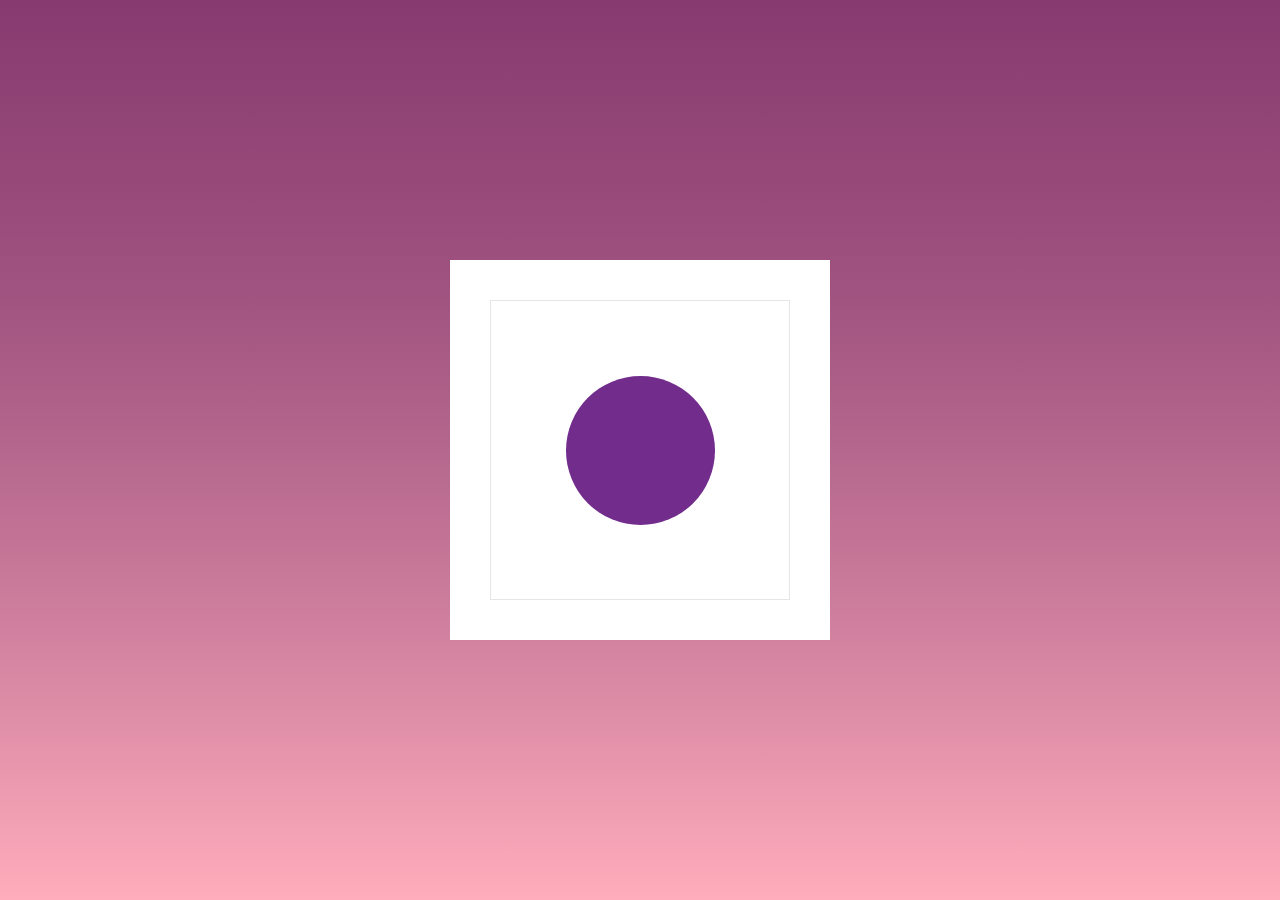
==== commit 185fcef6: "code cleaned" ====
--- a/colorpicker/index.html
+++ b/colorpicker/index.html
@@ -12,407 +12,11 @@
     <script src="js/main.js" defer></script>
 </head>
 <body>
-    <ul class="colors">
-        <li class="colors__color">
+    <ul class="colors" id="js--colors">
+        <!-- <li class="colors__color">
             <figure class="colors__circle"></figure>
             <p class="colors__text">copied</p>
-        </li>
-        <li class="colors__color">
-            <figure class="colors__circle"></figure>
-            <p class="colors__text">copied</p>
-        </li>
-        <li class="colors__color">
-            <figure class="colors__circle"></figure>
-            <p class="colors__text">copied</p>
-        </li>
-        <li class="colors__color">
-            <figure class="colors__circle"></figure>
-            <p class="colors__text">copied</p>
-        </li>
-        <li class="colors__color">
-            <figure class="colors__circle"></figure>
-            <p class="colors__text">copied</p>
-        </li>
-        <li class="colors__color">
-            <figure class="colors__circle"></figure>
-            <p class="colors__text">copied</p>
-        </li>
-        <li class="colors__color">
-            <figure class="colors__circle"></figure>
-            <p class="colors__text">copied</p>
-        </li>
-        <li class="colors__color">
-            <figure class="colors__circle"></figure>
-            <p class="colors__text">copied</p>
-        </li>
-        <li class="colors__color">
-            <figure class="colors__circle"></figure>
-            <p class="colors__text">copied</p>
-        </li>
-        <li class="colors__color">
-            <figure class="colors__circle"></figure>
-            <p class="colors__text">copied</p>
-        </li>
-        <li class="colors__color">
-            <figure class="colors__circle"></figure>
-            <p class="colors__text">copied</p>
-        </li>
-        <li class="colors__color">
-            <figure class="colors__circle"></figure>
-            <p class="colors__text">copied</p>
-        </li>
-        <li class="colors__color">
-            <figure class="colors__circle"></figure>
-            <p class="colors__text">copied</p>
-        </li>
-        <li class="colors__color">
-            <figure class="colors__circle"></figure>
-            <p class="colors__text">copied</p>
-        </li>
-        <li class="colors__color">
-            <figure class="colors__circle"></figure>
-            <p class="colors__text">copied</p>
-        </li>
-        <li class="colors__color">
-            <figure class="colors__circle"></figure>
-            <p class="colors__text">copied</p>
-        </li>
-        <li class="colors__color">
-            <figure class="colors__circle"></figure>
-            <p class="colors__text">copied</p>
-        </li>
-        <li class="colors__color">
-            <figure class="colors__circle"></figure>
-            <p class="colors__text">copied</p>
-        </li>
-        <li class="colors__color">
-            <figure class="colors__circle"></figure>
-            <p class="colors__text">copied</p>
-        </li>
-        <li class="colors__color">
-            <figure class="colors__circle"></figure>
-            <p class="colors__text">copied</p>
-        </li>
-        <li class="colors__color">
-            <figure class="colors__circle"></figure>
-            <p class="colors__text">copied</p>
-        </li>
-        <li class="colors__color">
-            <figure class="colors__circle"></figure>
-            <p class="colors__text">copied</p>
-        </li>
-        <li class="colors__color">
-            <figure class="colors__circle"></figure>
-            <p class="colors__text">copied</p>
-        </li>
-        <li class="colors__color">
-            <figure class="colors__circle"></figure>
-            <p class="colors__text">copied</p>
-        </li>
-        <li class="colors__color">
-            <figure class="colors__circle"></figure>
-            <p class="colors__text">copied</p>
-        </li>
-        <li class="colors__color">
-            <figure class="colors__circle"></figure>
-            <p class="colors__text">copied</p>
-        </li>
-        <li class="colors__color">
-            <figure class="colors__circle"></figure>
-            <p class="colors__text">copied</p>
-        </li>
-        <li class="colors__color">
-            <figure class="colors__circle"></figure>
-            <p class="colors__text">copied</p>
-        </li>
-        <li class="colors__color">
-            <figure class="colors__circle"></figure>
-            <p class="colors__text">copied</p>
-        </li>
-        <li class="colors__color">
-            <figure class="colors__circle"></figure>
-            <p class="colors__text">copied</p>
-        </li>
-        <li class="colors__color">
-            <figure class="colors__circle"></figure>
-            <p class="colors__text">copied</p>
-        </li>
-        <li class="colors__color">
-            <figure class="colors__circle"></figure>
-            <p class="colors__text">copied</p>
-        </li>
-        <li class="colors__color">
-            <figure class="colors__circle"></figure>
-            <p class="colors__text">copied</p>
-        </li>
-        <li class="colors__color">
-            <figure class="colors__circle"></figure>
-            <p class="colors__text">copied</p>
-        </li>
-        <li class="colors__color">
-            <figure class="colors__circle"></figure>
-            <p class="colors__text">copied</p>
-        </li>
-        <li class="colors__color">
-            <figure class="colors__circle"></figure>
-            <p class="colors__text">copied</p>
-        </li>
-        <li class="colors__color">
-            <figure class="colors__circle"></figure>
-            <p class="colors__text">copied</p>
-        </li>
-        <li class="colors__color">
-            <figure class="colors__circle"></figure>
-            <p class="colors__text">copied</p>
-        </li>
-        <li class="colors__color">
-            <figure class="colors__circle"></figure>
-            <p class="colors__text">copied</p>
-        </li>
-        <li class="colors__color">
-            <figure class="colors__circle"></figure>
-            <p class="colors__text">copied</p>
-        </li>
-        <li class="colors__color">
-            <figure class="colors__circle"></figure>
-            <p class="colors__text">copied</p>
-        </li>
-        <li class="colors__color">
-            <figure class="colors__circle"></figure>
-            <p class="colors__text">copied</p>
-        </li>
-        <li class="colors__color">
-            <figure class="colors__circle"></figure>
-            <p class="colors__text">copied</p>
-        </li>
-        <li class="colors__color">
-            <figure class="colors__circle"></figure>
-            <p class="colors__text">copied</p>
-        </li>
-        <li class="colors__color">
-            <figure class="colors__circle"></figure>
-            <p class="colors__text">copied</p>
-        </li>
-        <li class="colors__color">
-            <figure class="colors__circle"></figure>
-            <p class="colors__text">copied</p>
-        </li>
-        <li class="colors__color">
-            <figure class="colors__circle"></figure>
-            <p class="colors__text">copied</p>
-        </li>
-        <li class="colors__color">
-            <figure class="colors__circle"></figure>
-            <p class="colors__text">copied</p>
-        </li>
-        <li class="colors__color">
-            <figure class="colors__circle"></figure>
-            <p class="colors__text">copied</p>
-        </li>
-        <li class="colors__color">
-            <figure class="colors__circle"></figure>
-            <p class="colors__text">copied</p>
-        </li>
-        <li class="colors__color">
-            <figure class="colors__circle"></figure>
-            <p class="colors__text">copied</p>
-        </li>
-        <li class="colors__color">
-            <figure class="colors__circle"></figure>
-            <p class="colors__text">copied</p>
-        </li>
-        <li class="colors__color">
-            <figure class="colors__circle"></figure>
-            <p class="colors__text">copied</p>
-        </li>
-        <li class="colors__color">
-            <figure class="colors__circle"></figure>
-            <p class="colors__text">copied</p>
-        </li>
-        <li class="colors__color">
-            <figure class="colors__circle"></figure>
-            <p class="colors__text">copied</p>
-        </li>
-        <li class="colors__color">
-            <figure class="colors__circle"></figure>
-            <p class="colors__text">copied</p>
-        </li>
-        <li class="colors__color">
-            <figure class="colors__circle"></figure>
-            <p class="colors__text">copied</p>
-        </li>
-        <li class="colors__color">
-            <figure class="colors__circle"></figure>
-            <p class="colors__text">copied</p>
-        </li>
-        <li class="colors__color">
-            <figure class="colors__circle"></figure>
-            <p class="colors__text">copied</p>
-        </li>
-        <li class="colors__color">
-            <figure class="colors__circle"></figure>
-            <p class="colors__text">copied</p>
-        </li>
-        <li class="colors__color">
-            <figure class="colors__circle"></figure>
-            <p class="colors__text">copied</p>
-        </li>
-        <li class="colors__color">
-            <figure class="colors__circle"></figure>
-            <p class="colors__text">copied</p>
-        </li>
-        <li class="colors__color">
-            <figure class="colors__circle"></figure>
-            <p class="colors__text">copied</p>
-        </li>
-        <li class="colors__color">
-            <figure class="colors__circle"></figure>
-            <p class="colors__text">copied</p>
-        </li>
-        <li class="colors__color">
-            <figure class="colors__circle"></figure>
-            <p class="colors__text">copied</p>
-        </li>
-        <li class="colors__color">
-            <figure class="colors__circle"></figure>
-            <p class="colors__text">copied</p>
-        </li>
-        <li class="colors__color">
-            <figure class="colors__circle"></figure>
-            <p class="colors__text">copied</p>
-        </li>
-        <li class="colors__color">
-            <figure class="colors__circle"></figure>
-            <p class="colors__text">copied</p>
-        </li>
-        <li class="colors__color">
-            <figure class="colors__circle"></figure>
-            <p class="colors__text">copied</p>
-        </li>
-        <li class="colors__color">
-            <figure class="colors__circle"></figure>
-            <p class="colors__text">copied</p>
-        </li>
-        <li class="colors__color">
-            <figure class="colors__circle"></figure>
-            <p class="colors__text">copied</p>
-        </li>
-        <li class="colors__color">
-            <figure class="colors__circle"></figure>
-            <p class="colors__text">copied</p>
-        </li>
-        <li class="colors__color">
-            <figure class="colors__circle"></figure>
-            <p class="colors__text">copied</p>
-        </li>
-        <li class="colors__color">
-            <figure class="colors__circle"></figure>
-            <p class="colors__text">copied</p>
-        </li>
-        <li class="colors__color">
-            <figure class="colors__circle"></figure>
-            <p class="colors__text">copied</p>
-        </li>
-        <li class="colors__color">
-            <figure class="colors__circle"></figure>
-            <p class="colors__text">copied</p>
-        </li>
-        <li class="colors__color">
-            <figure class="colors__circle"></figure>
-            <p class="colors__text">copied</p>
-        </li>
-        <li class="colors__color">
-            <figure class="colors__circle"></figure>
-            <p class="colors__text">copied</p>
-        </li>
-        <li class="colors__color">
-            <figure class="colors__circle"></figure>
-            <p class="colors__text">copied</p>
-        </li>
-        <li class="colors__color">
-            <figure class="colors__circle"></figure>
-            <p class="colors__text">copied</p>
-        </li>
-        <li class="colors__color">
-            <figure class="colors__circle"></figure>
-            <p class="colors__text">copied</p>
-        </li>
-        <li class="colors__color">
-            <figure class="colors__circle"></figure>
-            <p class="colors__text">copied</p>
-        </li>
-        <li class="colors__color">
-            <figure class="colors__circle"></figure>
-            <p class="colors__text">copied</p>
-        </li>
-        <li class="colors__color">
-            <figure class="colors__circle"></figure>
-            <p class="colors__text">copied</p>
-        </li>
-        <li class="colors__color">
-            <figure class="colors__circle"></figure>
-            <p class="colors__text">copied</p>
-        </li>
-        <li class="colors__color">
-            <figure class="colors__circle"></figure>
-            <p class="colors__text">copied</p>
-        </li>
-        <li class="colors__color">
-            <figure class="colors__circle"></figure>
-            <p class="colors__text">copied</p>
-        </li>
-        <li class="colors__color">
-            <figure class="colors__circle"></figure>
-            <p class="colors__text">copied</p>
-        </li>
-        <li class="colors__color">
-            <figure class="colors__circle"></figure>
-            <p class="colors__text">copied</p>
-        </li>
-        <li class="colors__color">
-            <figure class="colors__circle"></figure>
-            <p class="colors__text">copied</p>
-        </li>
-        <li class="colors__color">
-            <figure class="colors__circle"></figure>
-            <p class="colors__text">copied</p>
-        </li>
-        <li class="colors__color">
-            <figure class="colors__circle"></figure>
-            <p class="colors__text">copied</p>
-        </li>
-        <li class="colors__color">
-            <figure class="colors__circle"></figure>
-            <p class="colors__text">copied</p>
-        </li>
-        <li class="colors__color">
-            <figure class="colors__circle"></figure>
-            <p class="colors__text">copied</p>
-        </li>
-        <li class="colors__color">
-            <figure class="colors__circle"></figure>
-            <p class="colors__text">copied</p>
-        </li>
-        <li class="colors__color">
-            <figure class="colors__circle"></figure>
-            <p class="colors__text">copied</p>
-        </li>
-        <li class="colors__color">
-            <figure class="colors__circle"></figure>
-            <p class="colors__text">copied</p>
-        </li>
-        <li class="colors__color">
-            <figure class="colors__circle"></figure>
-            <p class="colors__text">copied</p>
-        </li>
-        <li class="colors__color">
-            <figure class="colors__circle"></figure>
-            <p class="colors__text">copied</p>
-        </li>
-        <li class="colors__color">
-            <figure class="colors__circle"></figure>
-            <p class="colors__text">copied</p>
-        </li>
+        </li> -->
     </ul>
 </body>
 </html>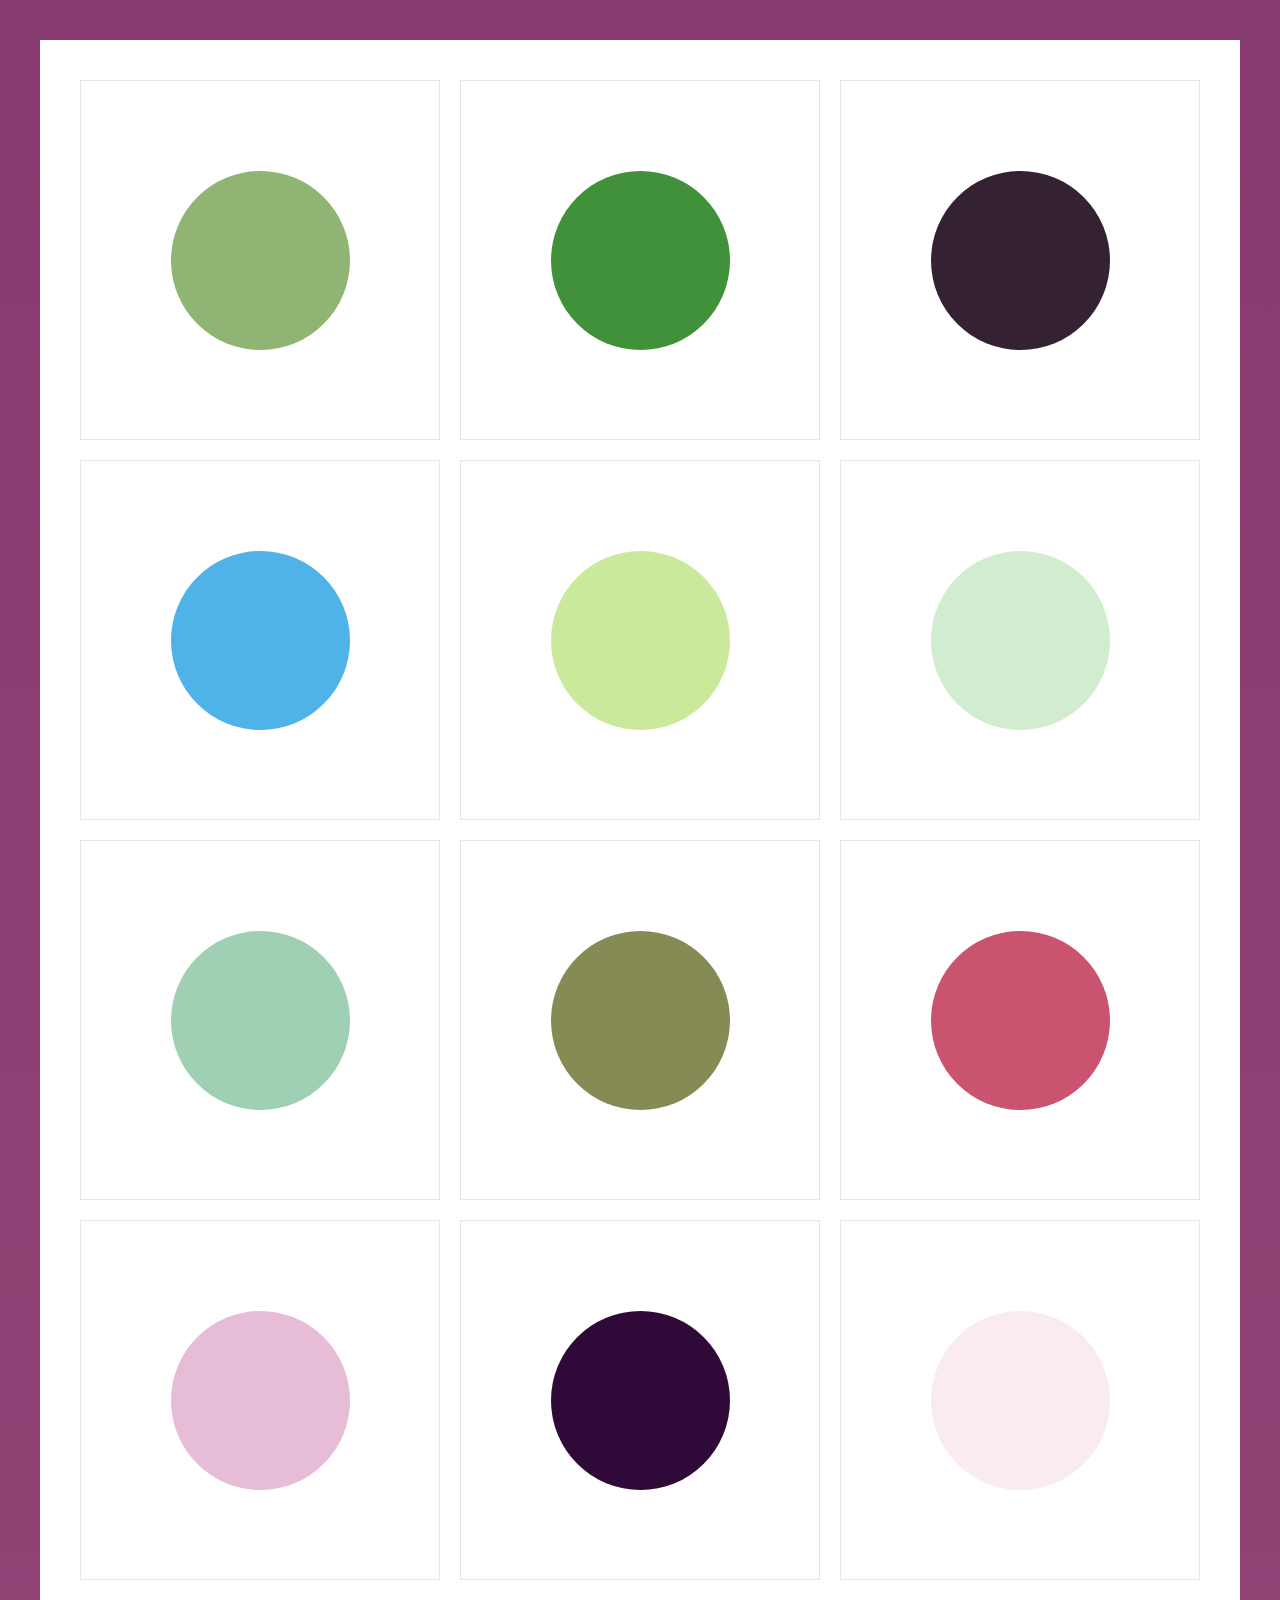
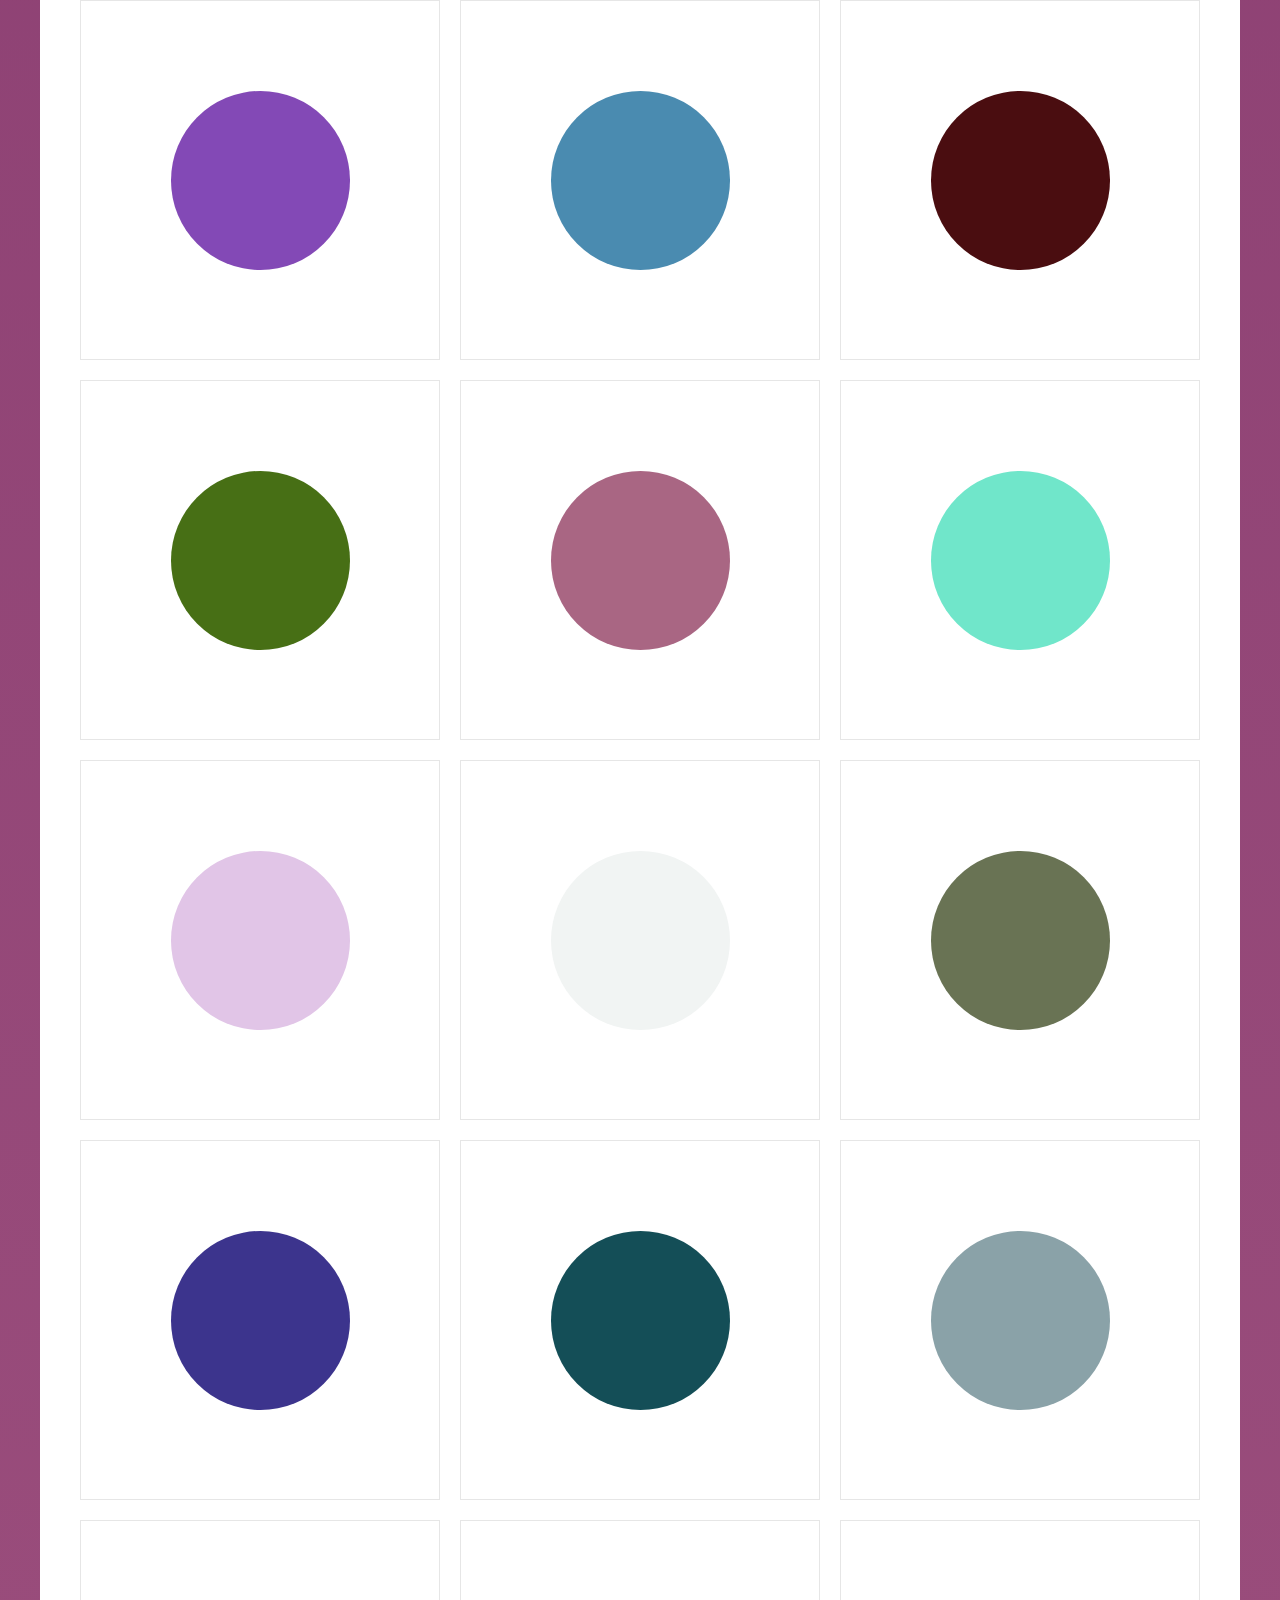
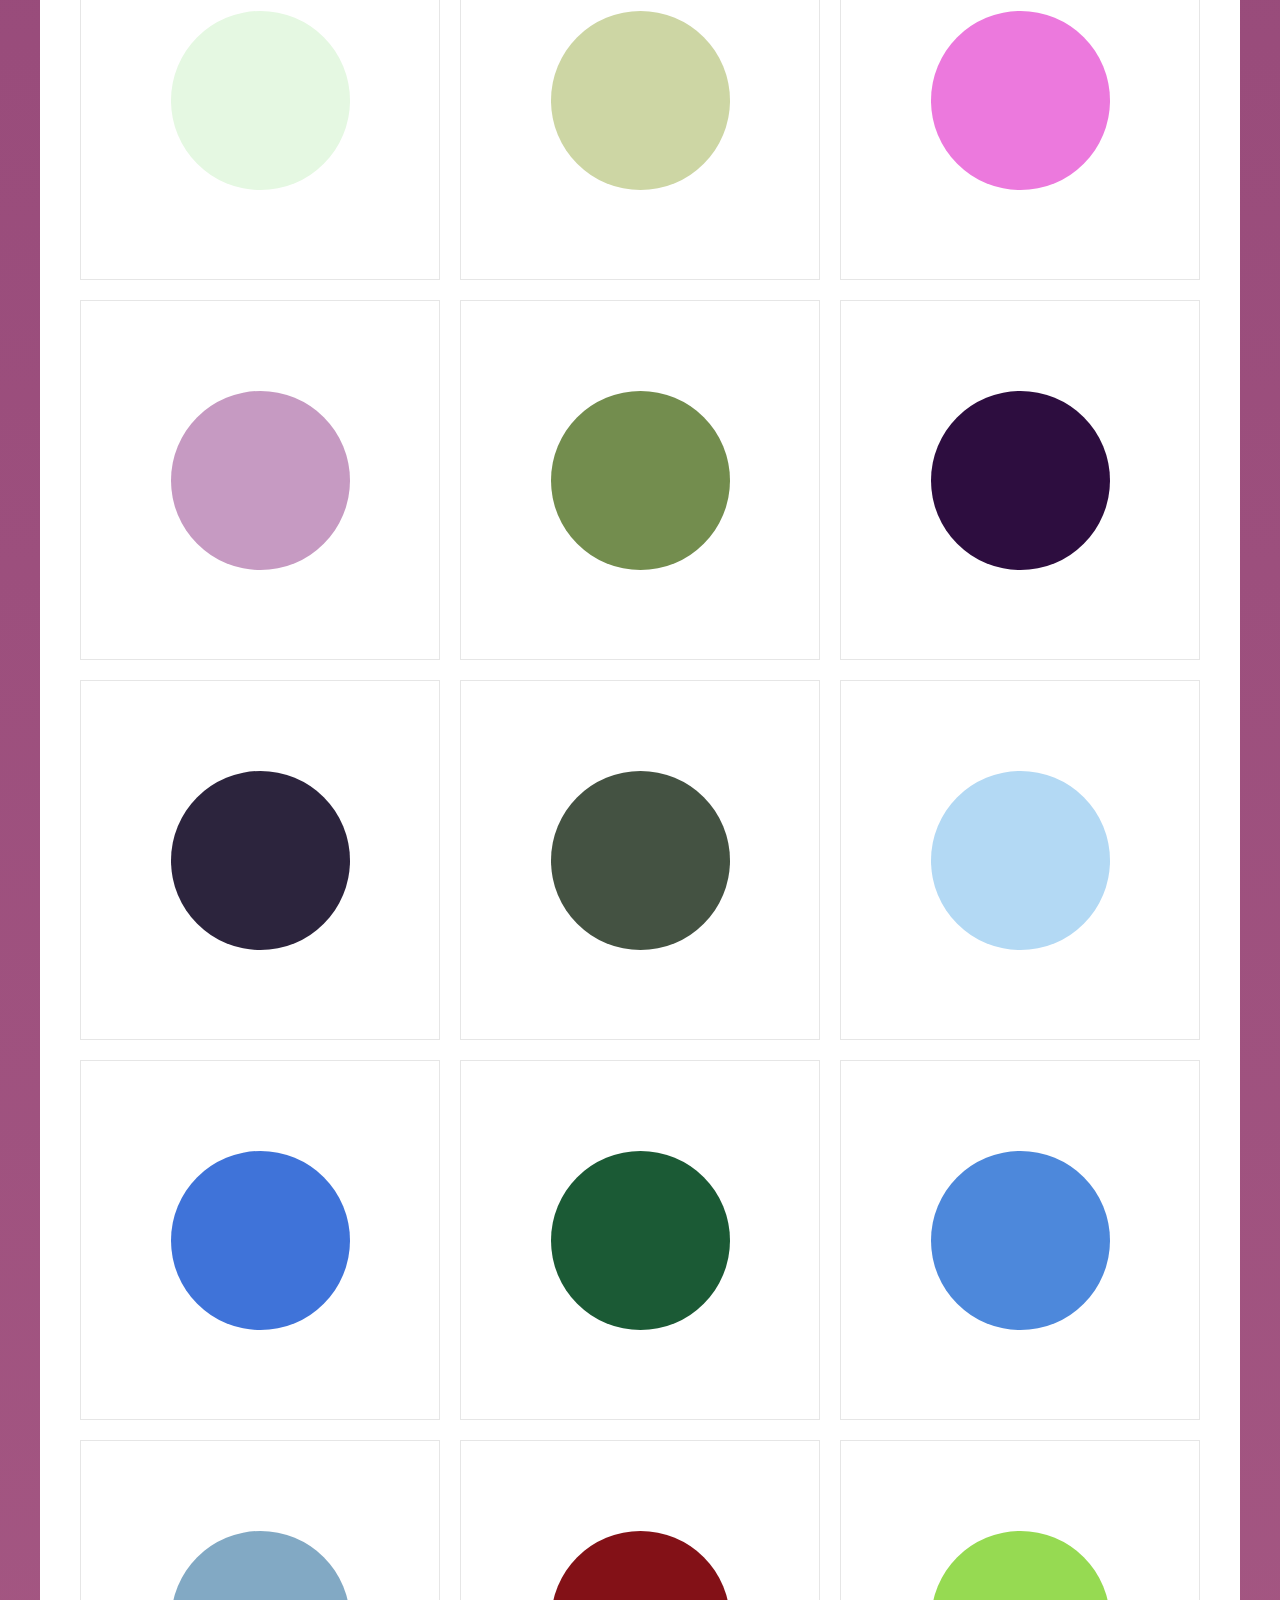
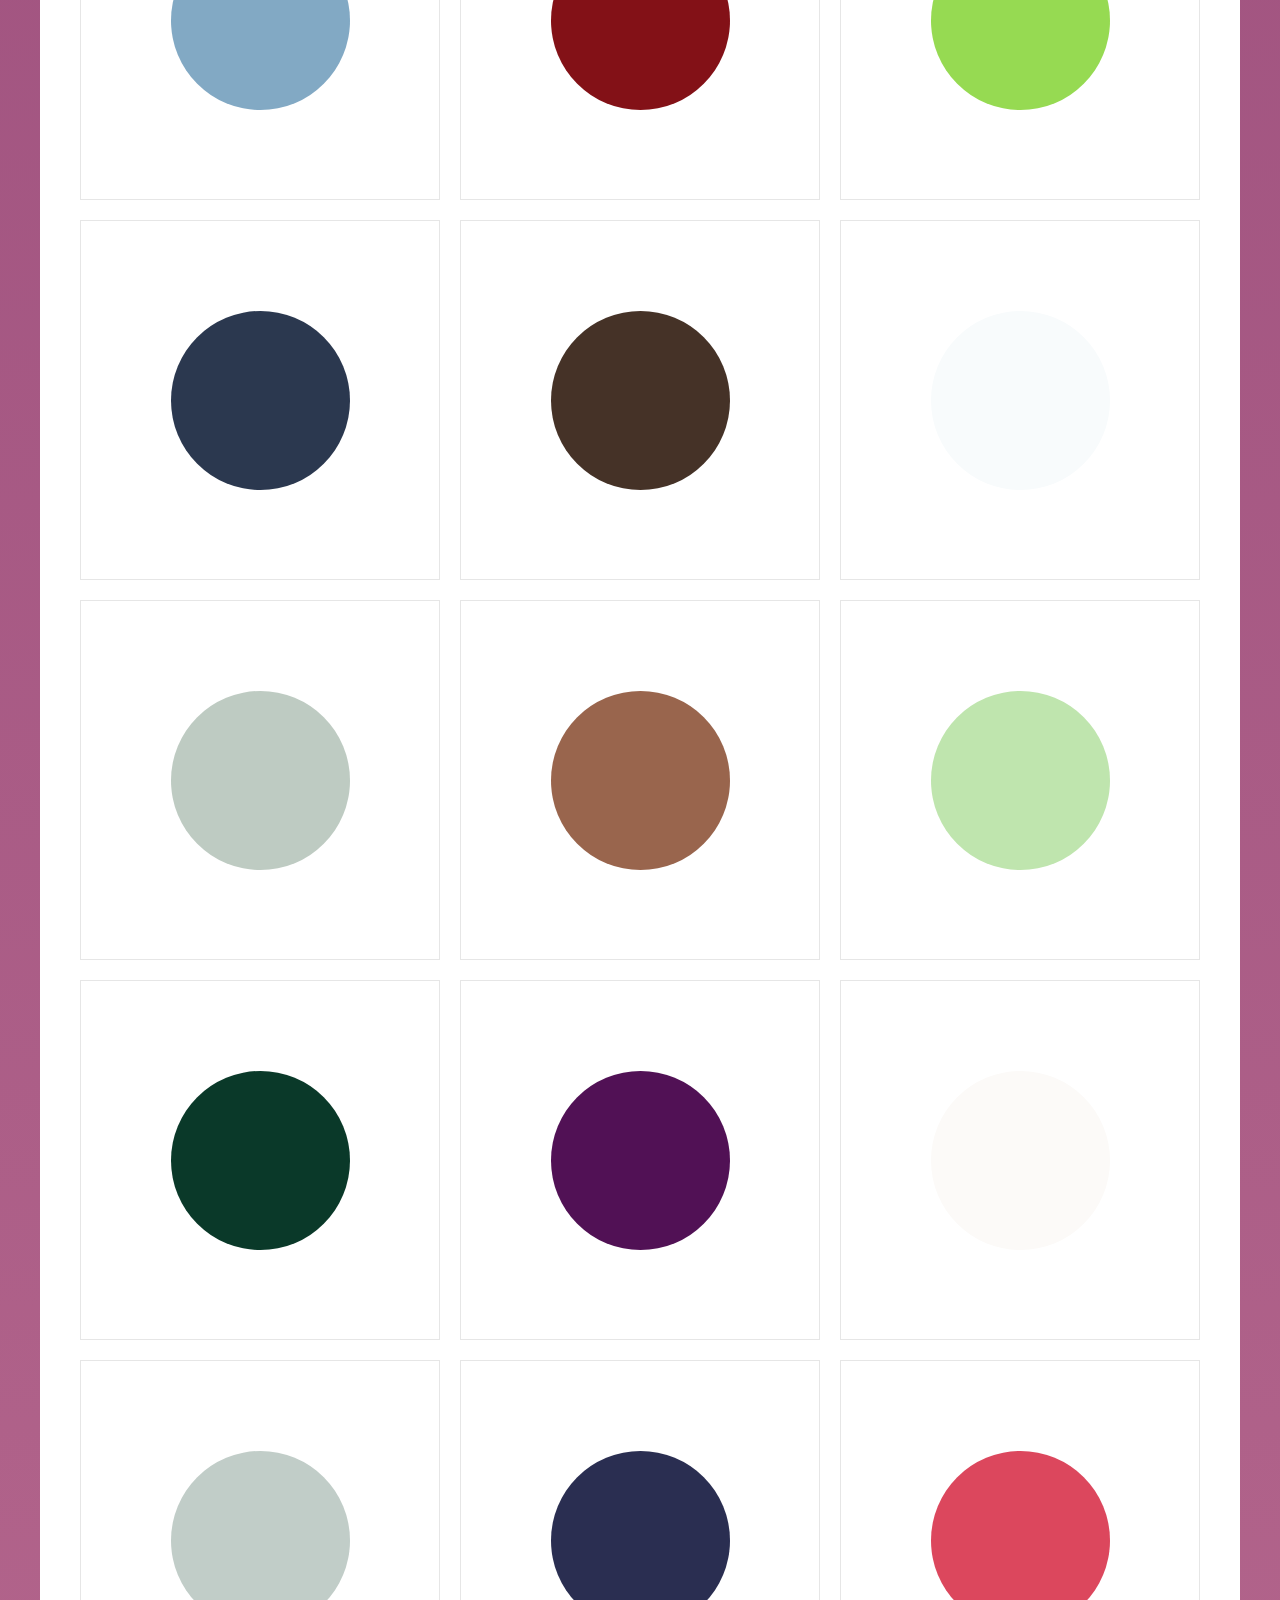
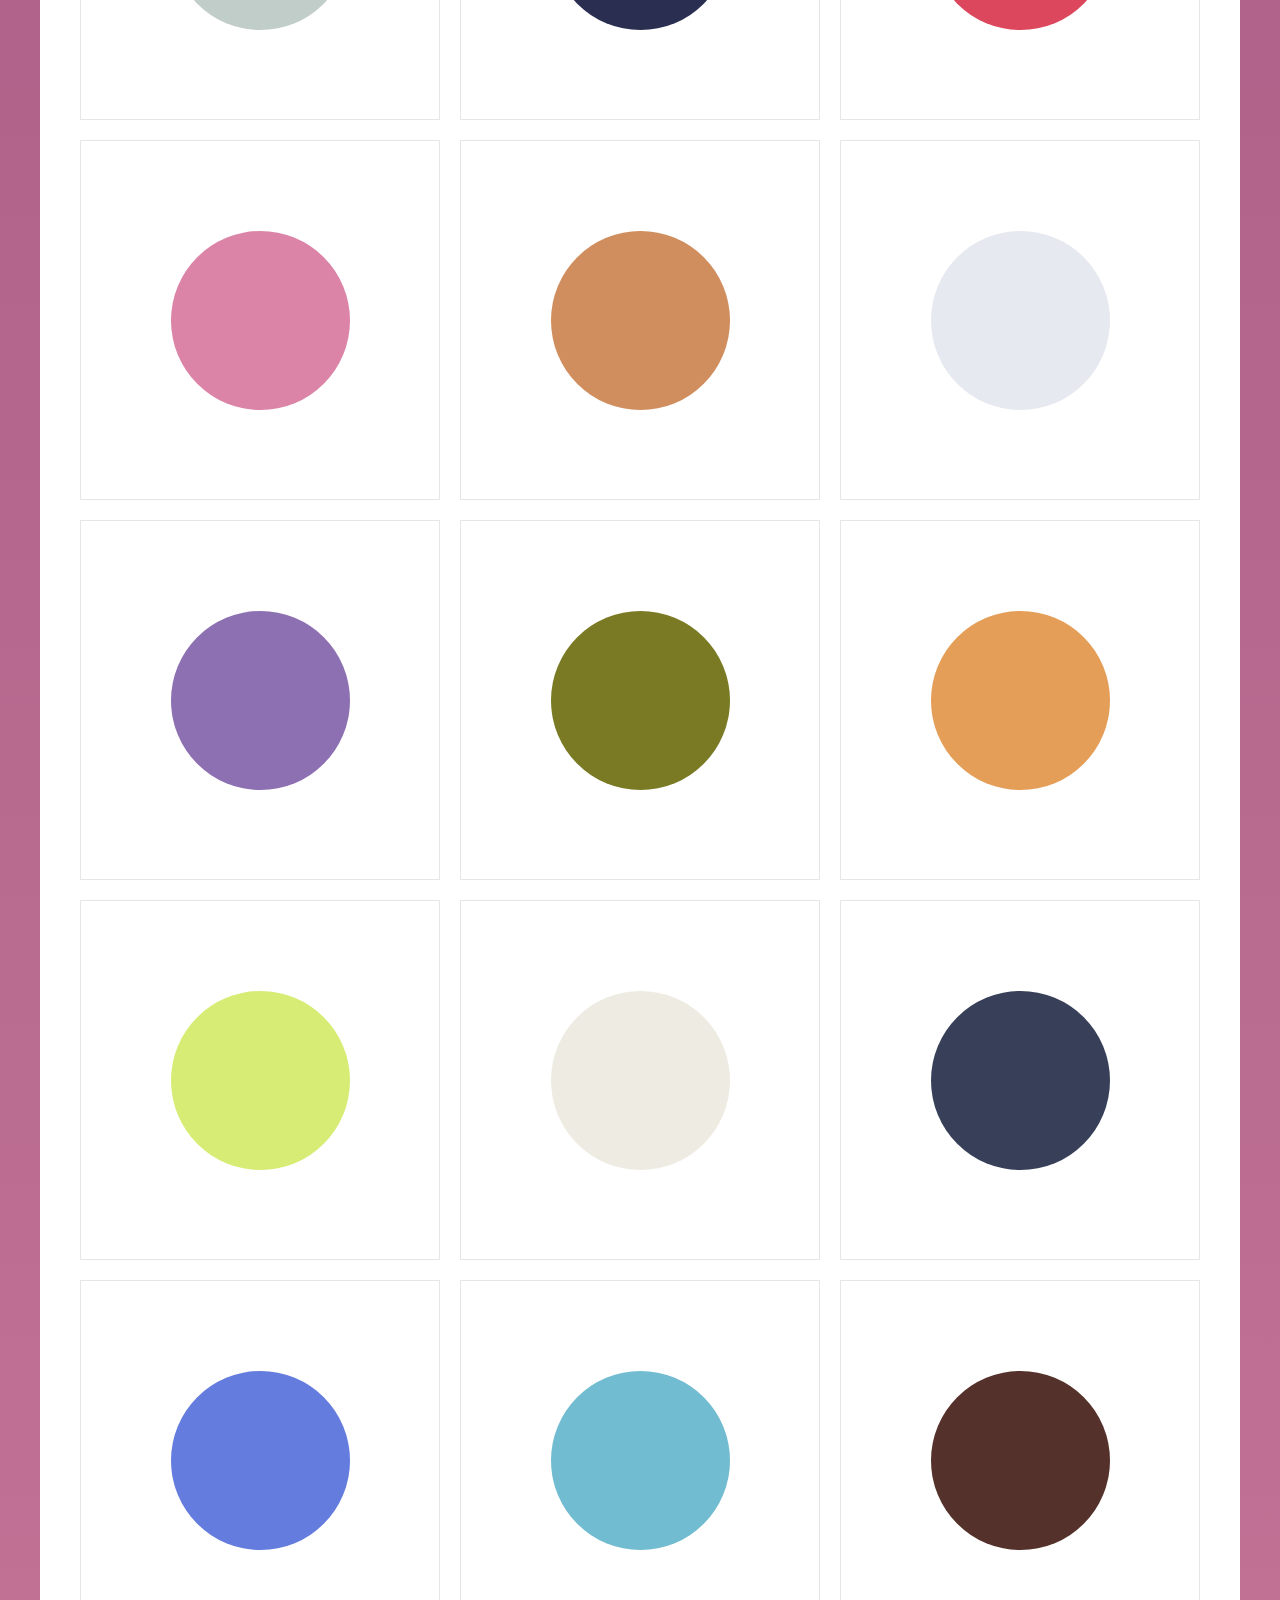
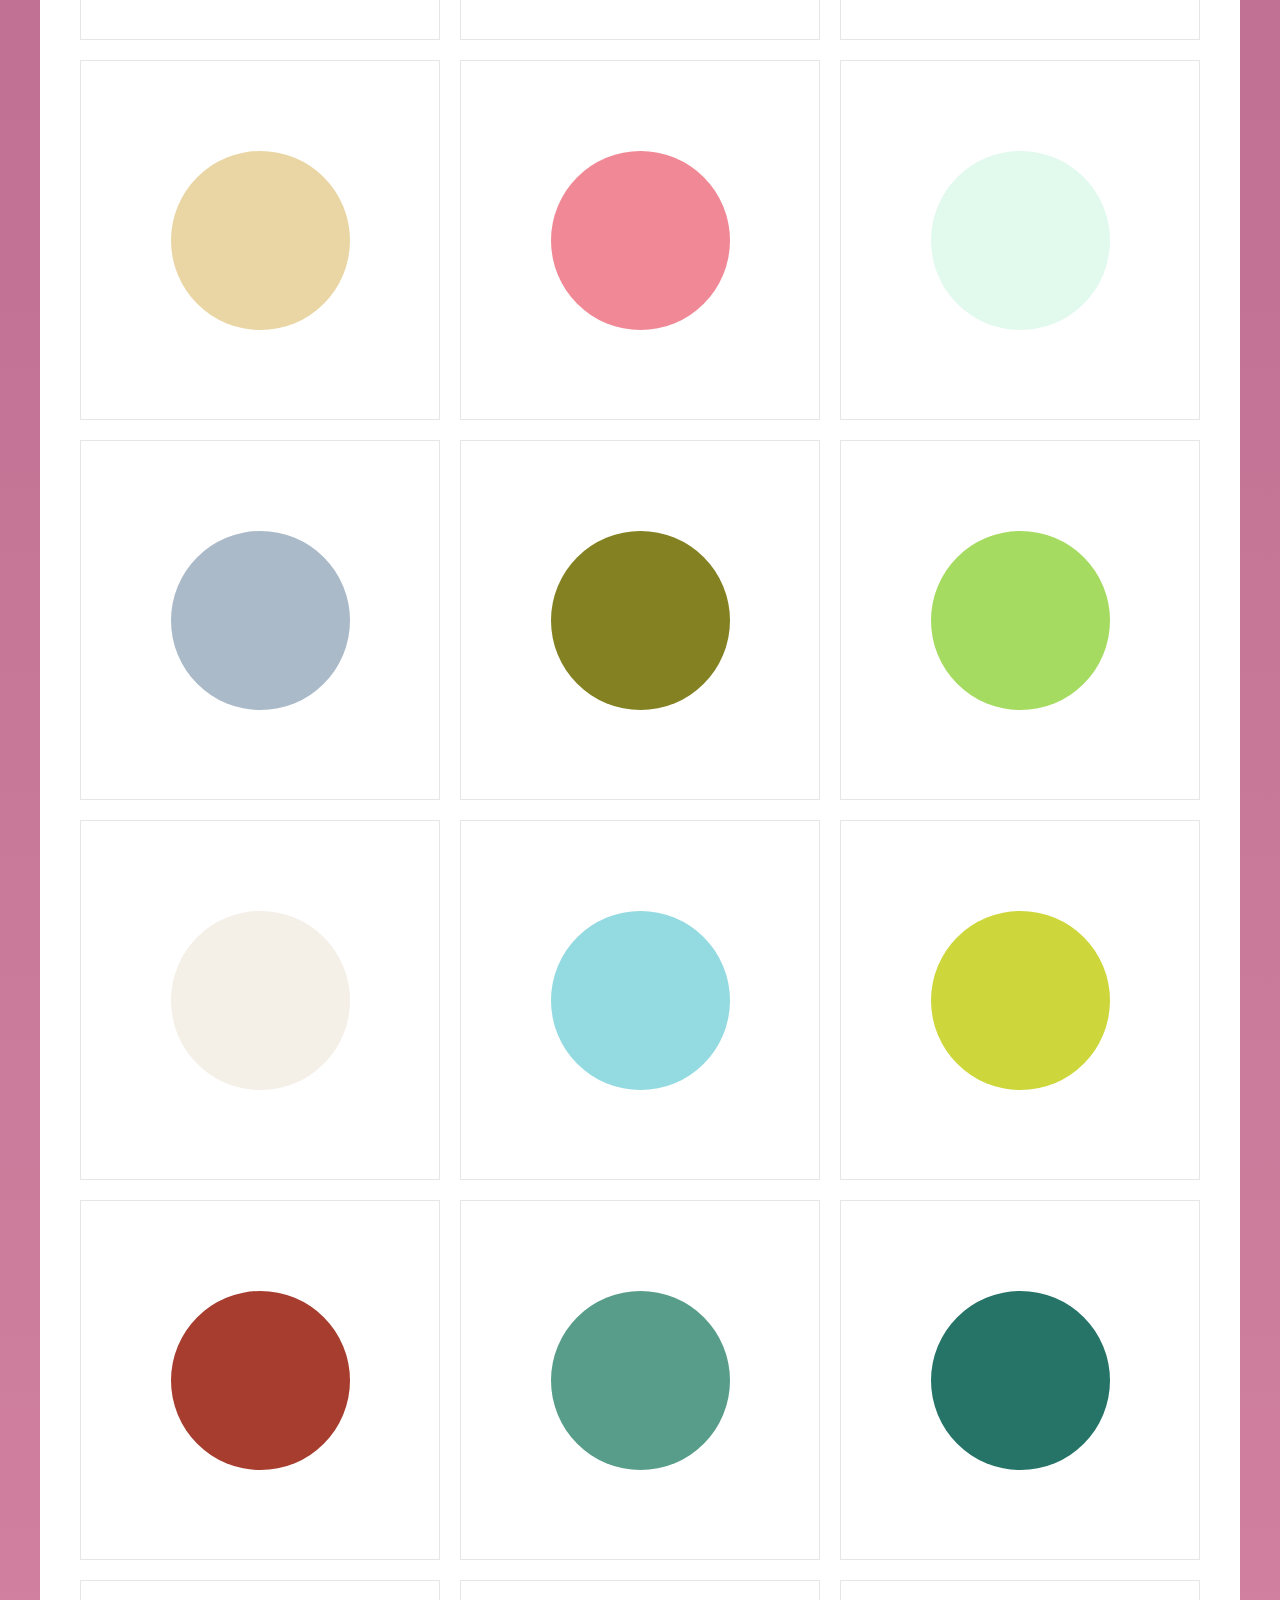
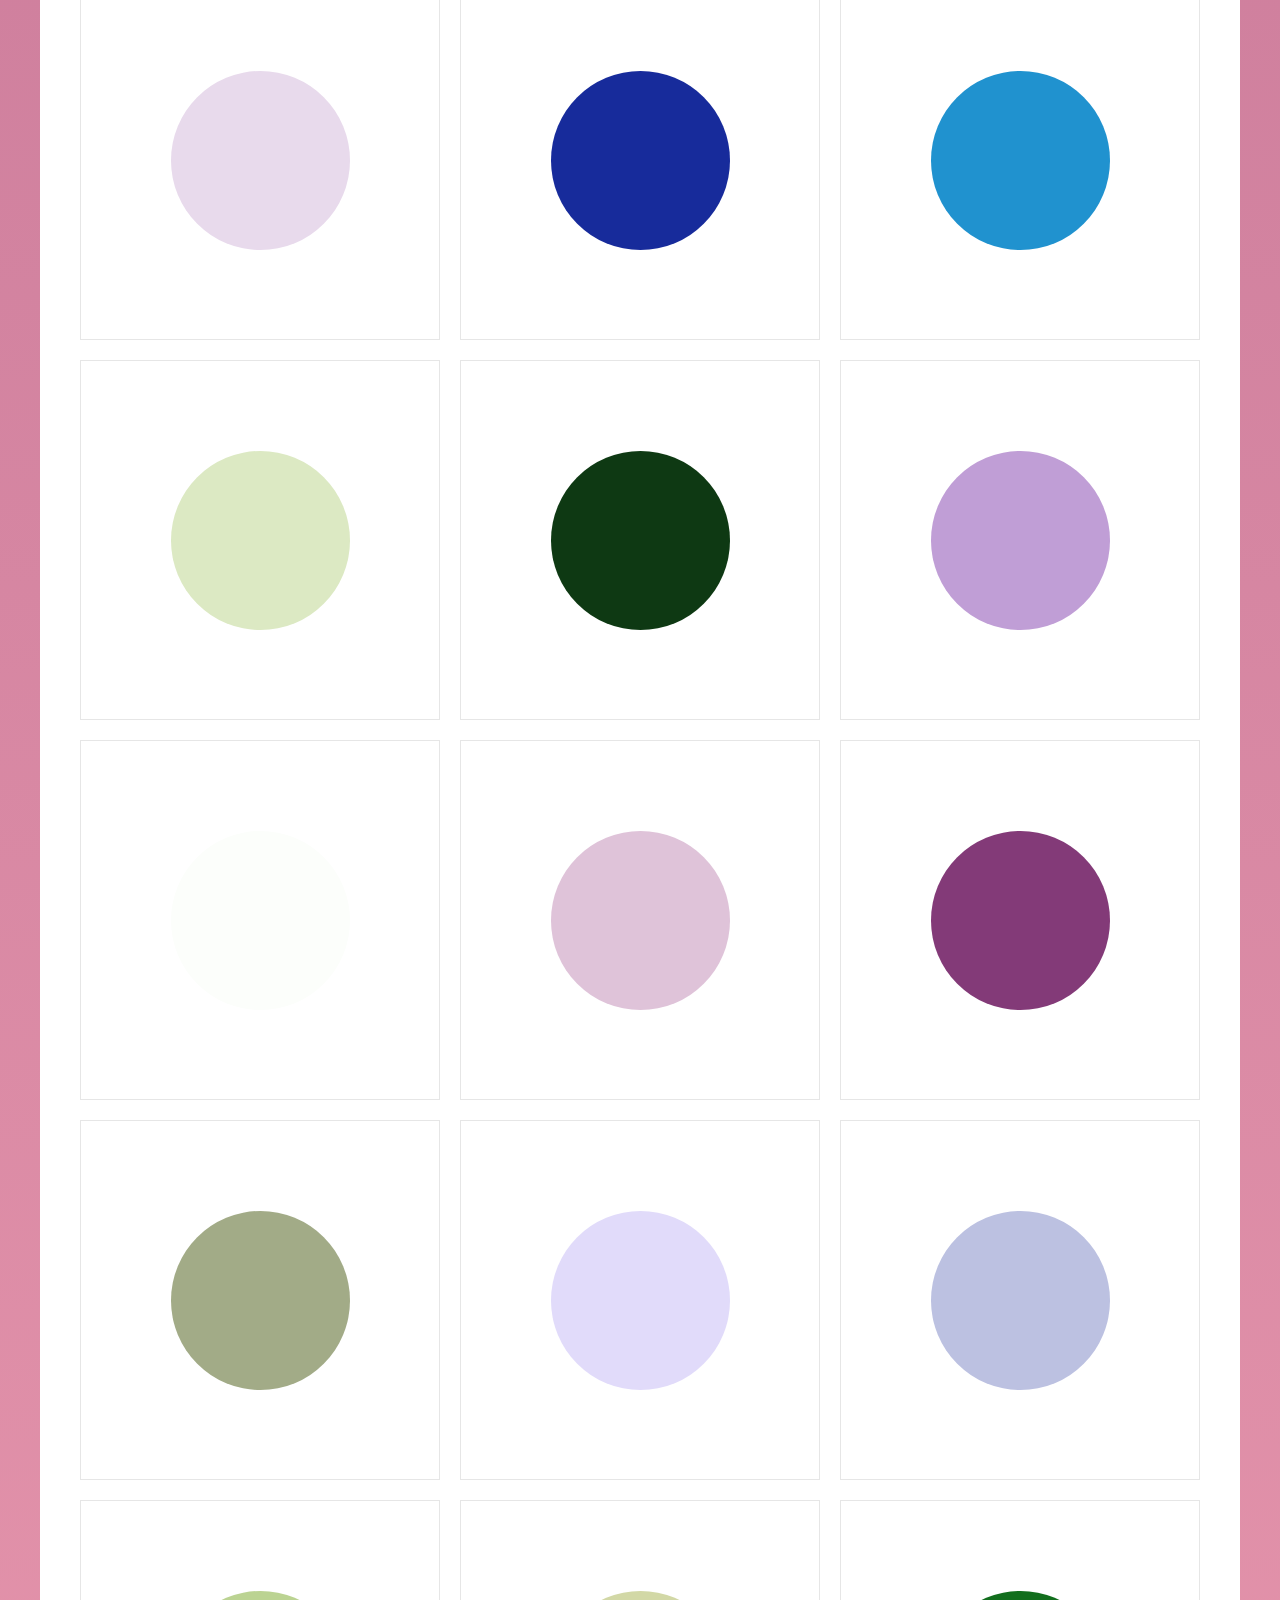
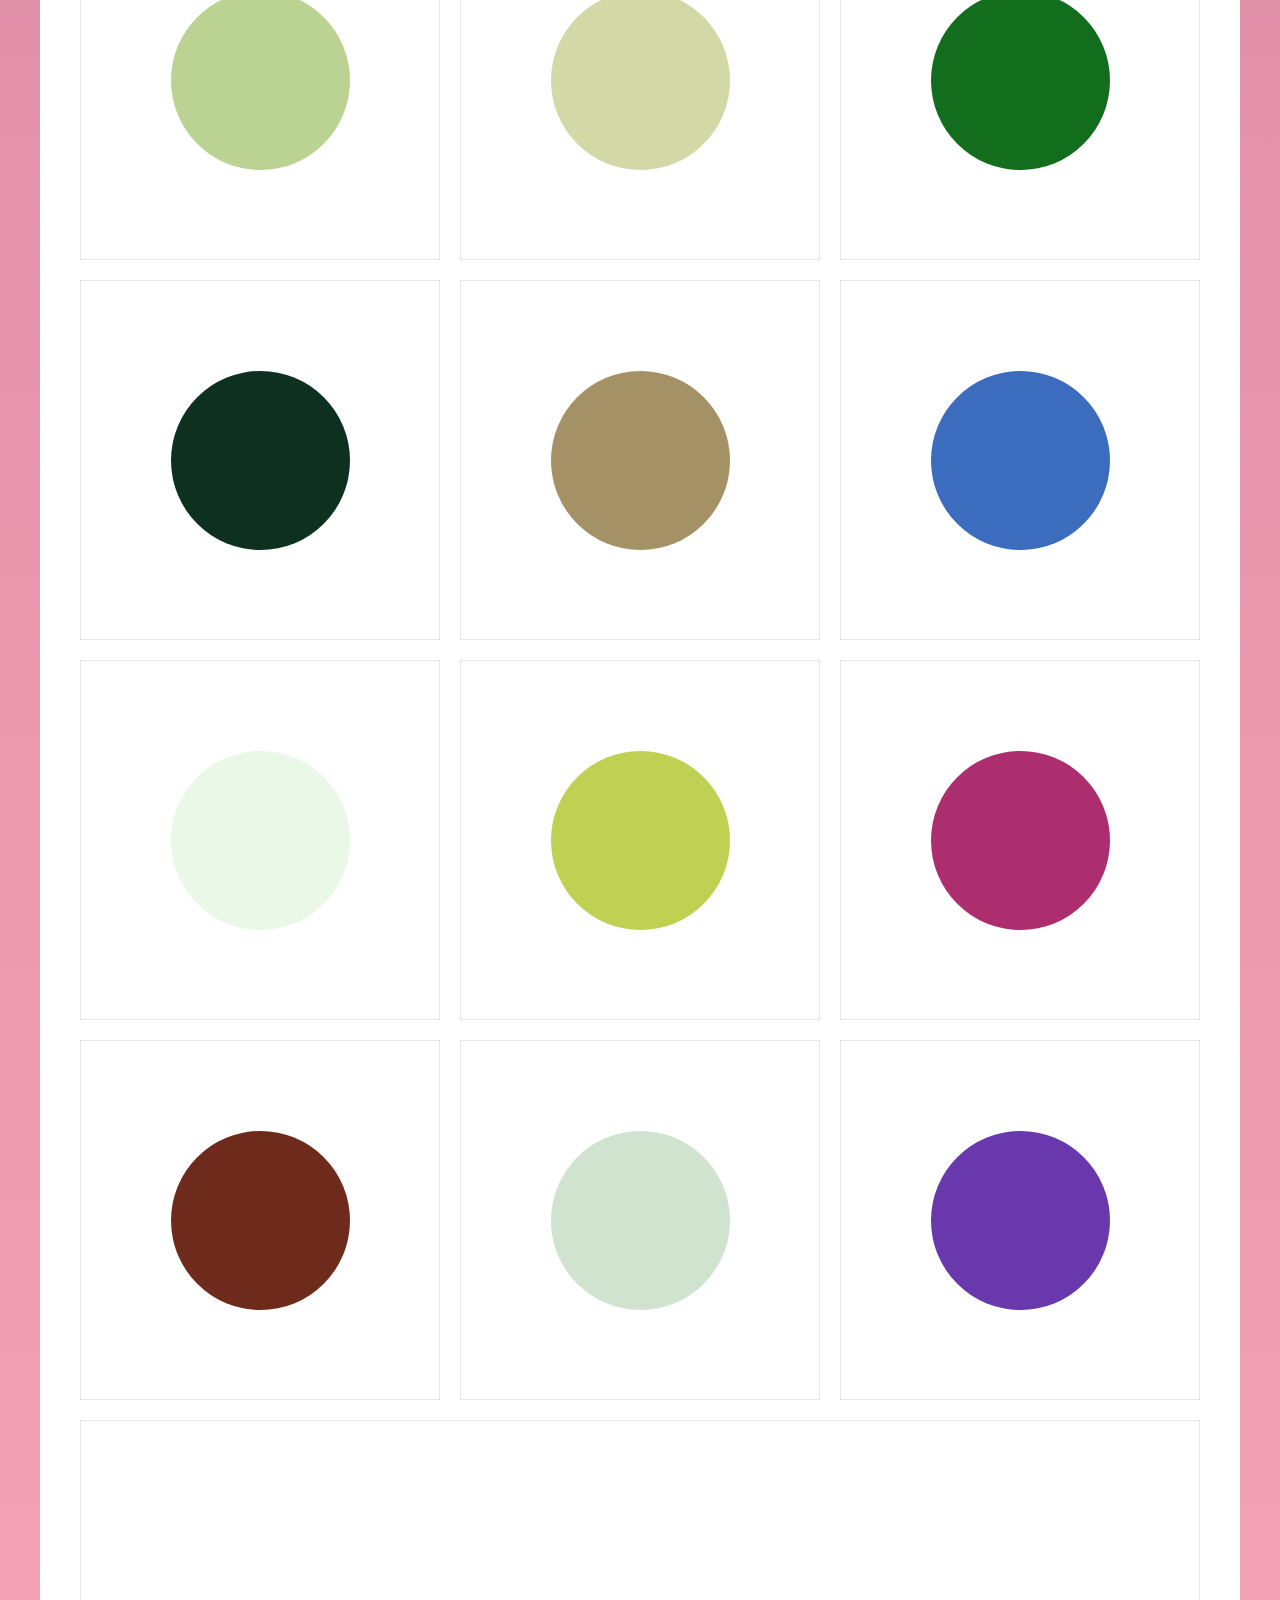
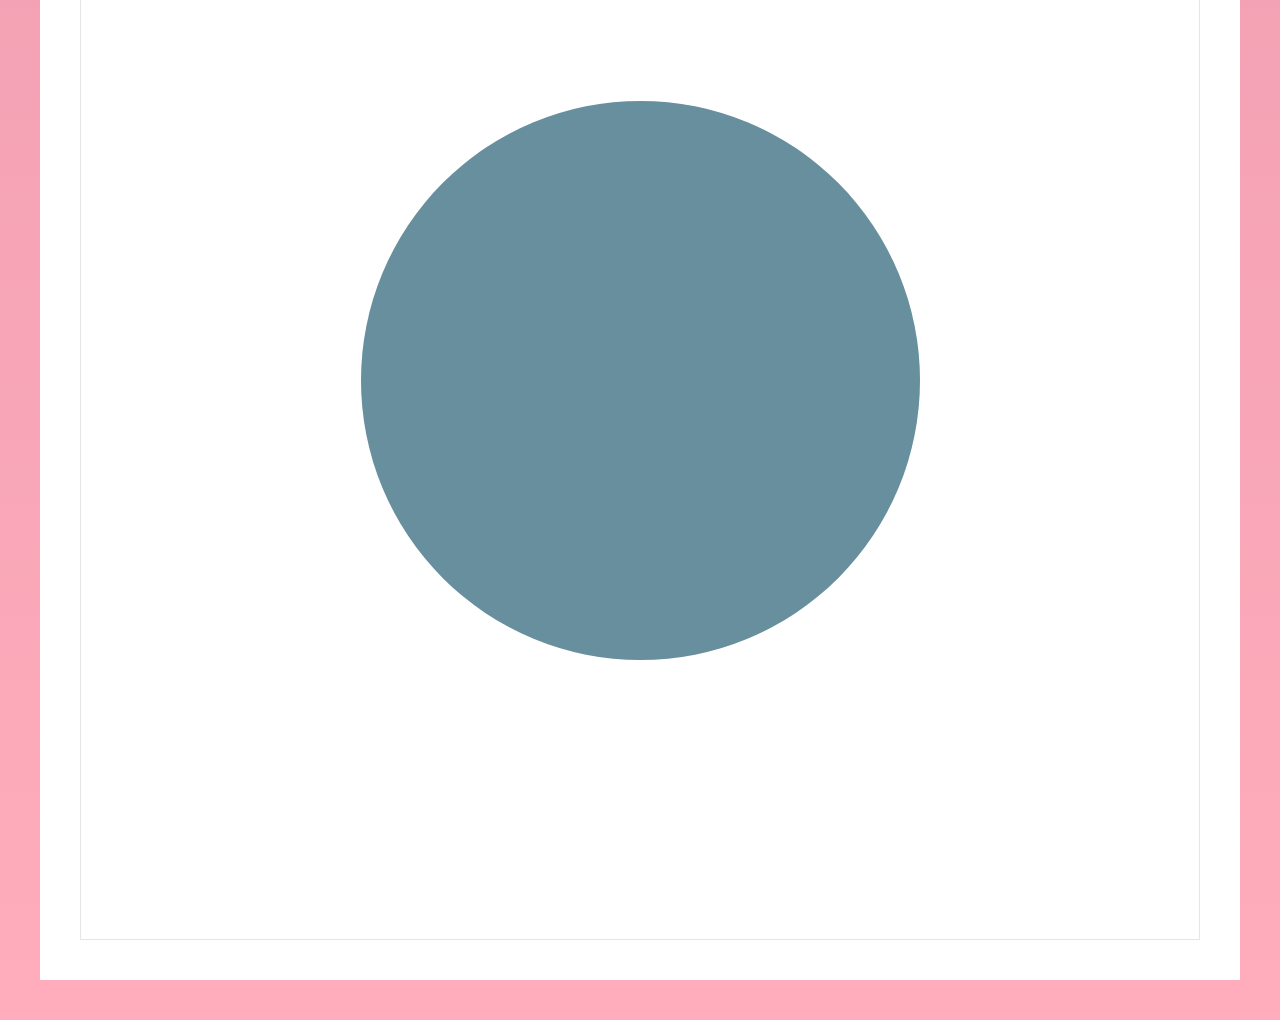
==== commit b35d78a0: "banky" ====
--- a/colorpicker/index.html
+++ b/colorpicker/index.html
@@ -12,11 +12,6 @@
     <script src="js/main.js" defer></script>
 </head>
 <body>
-    <ul class="colors" id="js--colors">
-        <!-- <li class="colors__color">
-            <figure class="colors__circle"></figure>
-            <p class="colors__text">copied</p>
-        </li> -->
-    </ul>
+
 </body>
 </html>